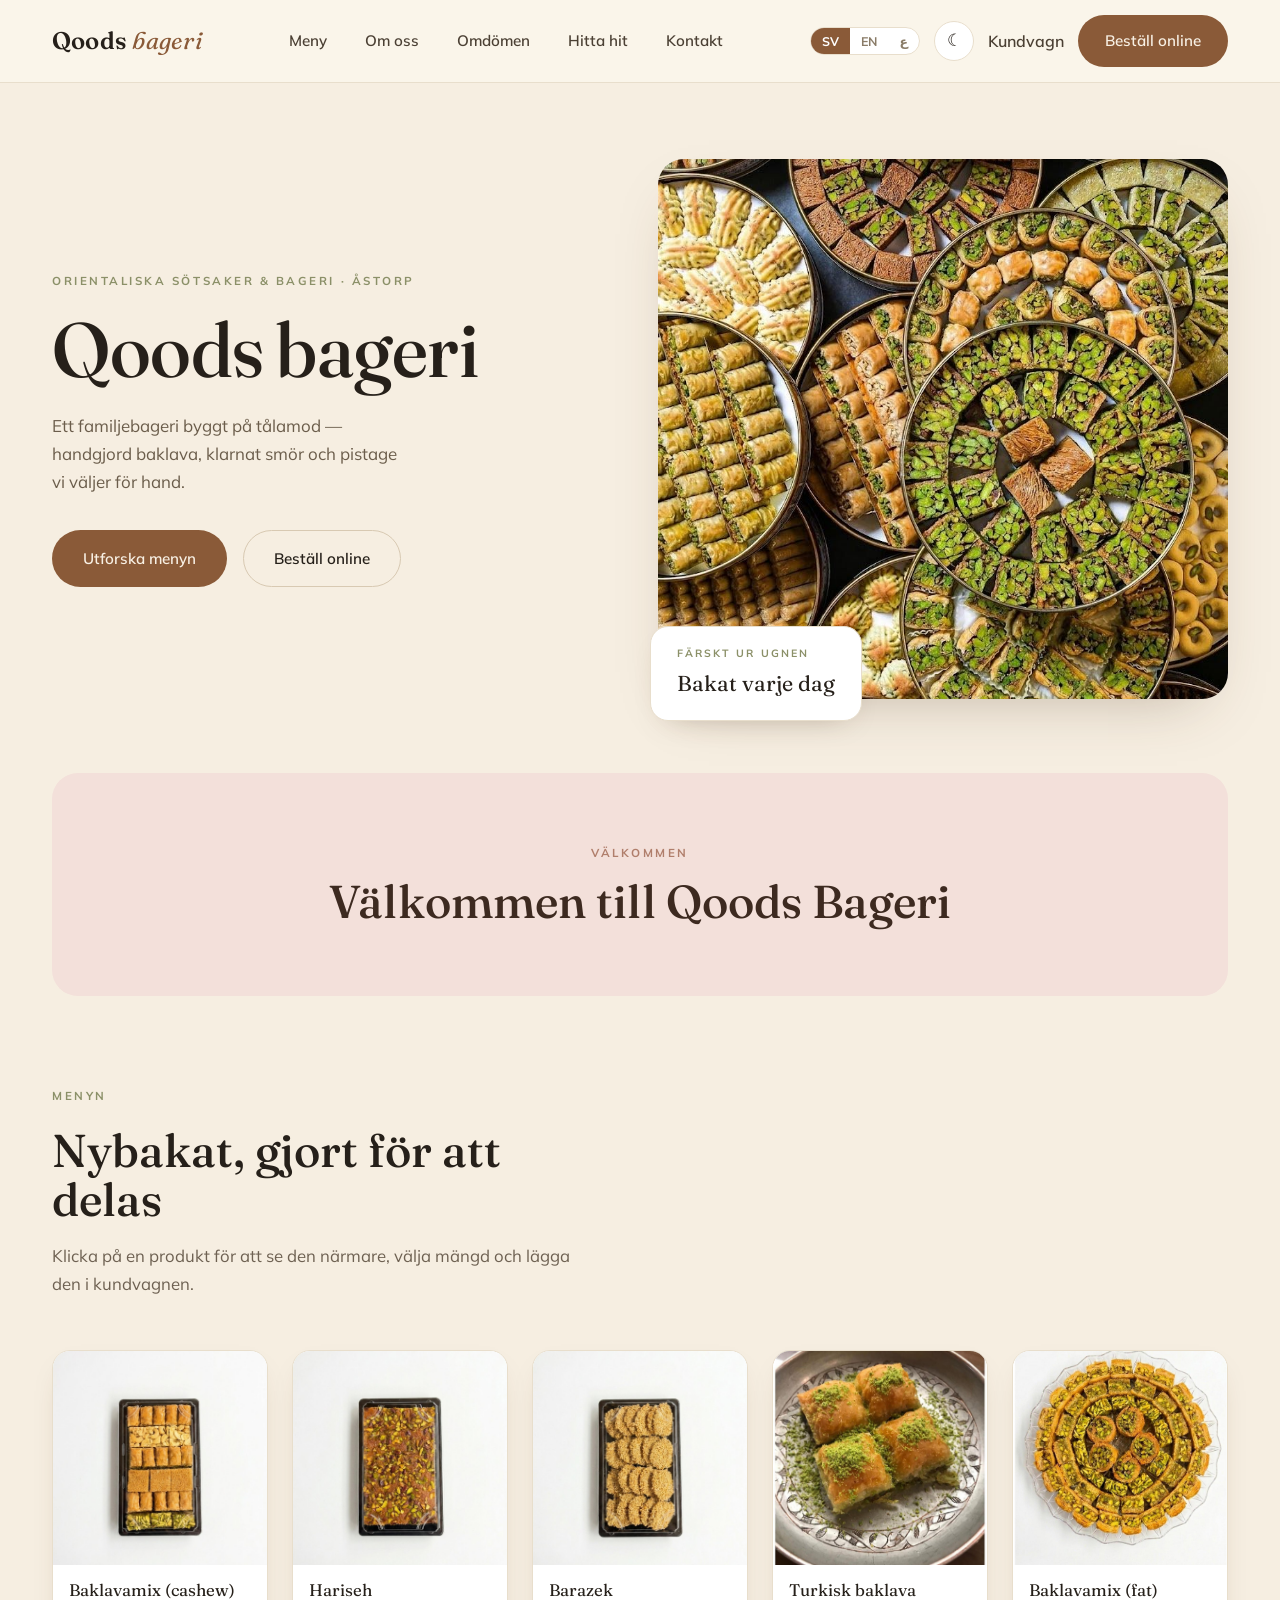
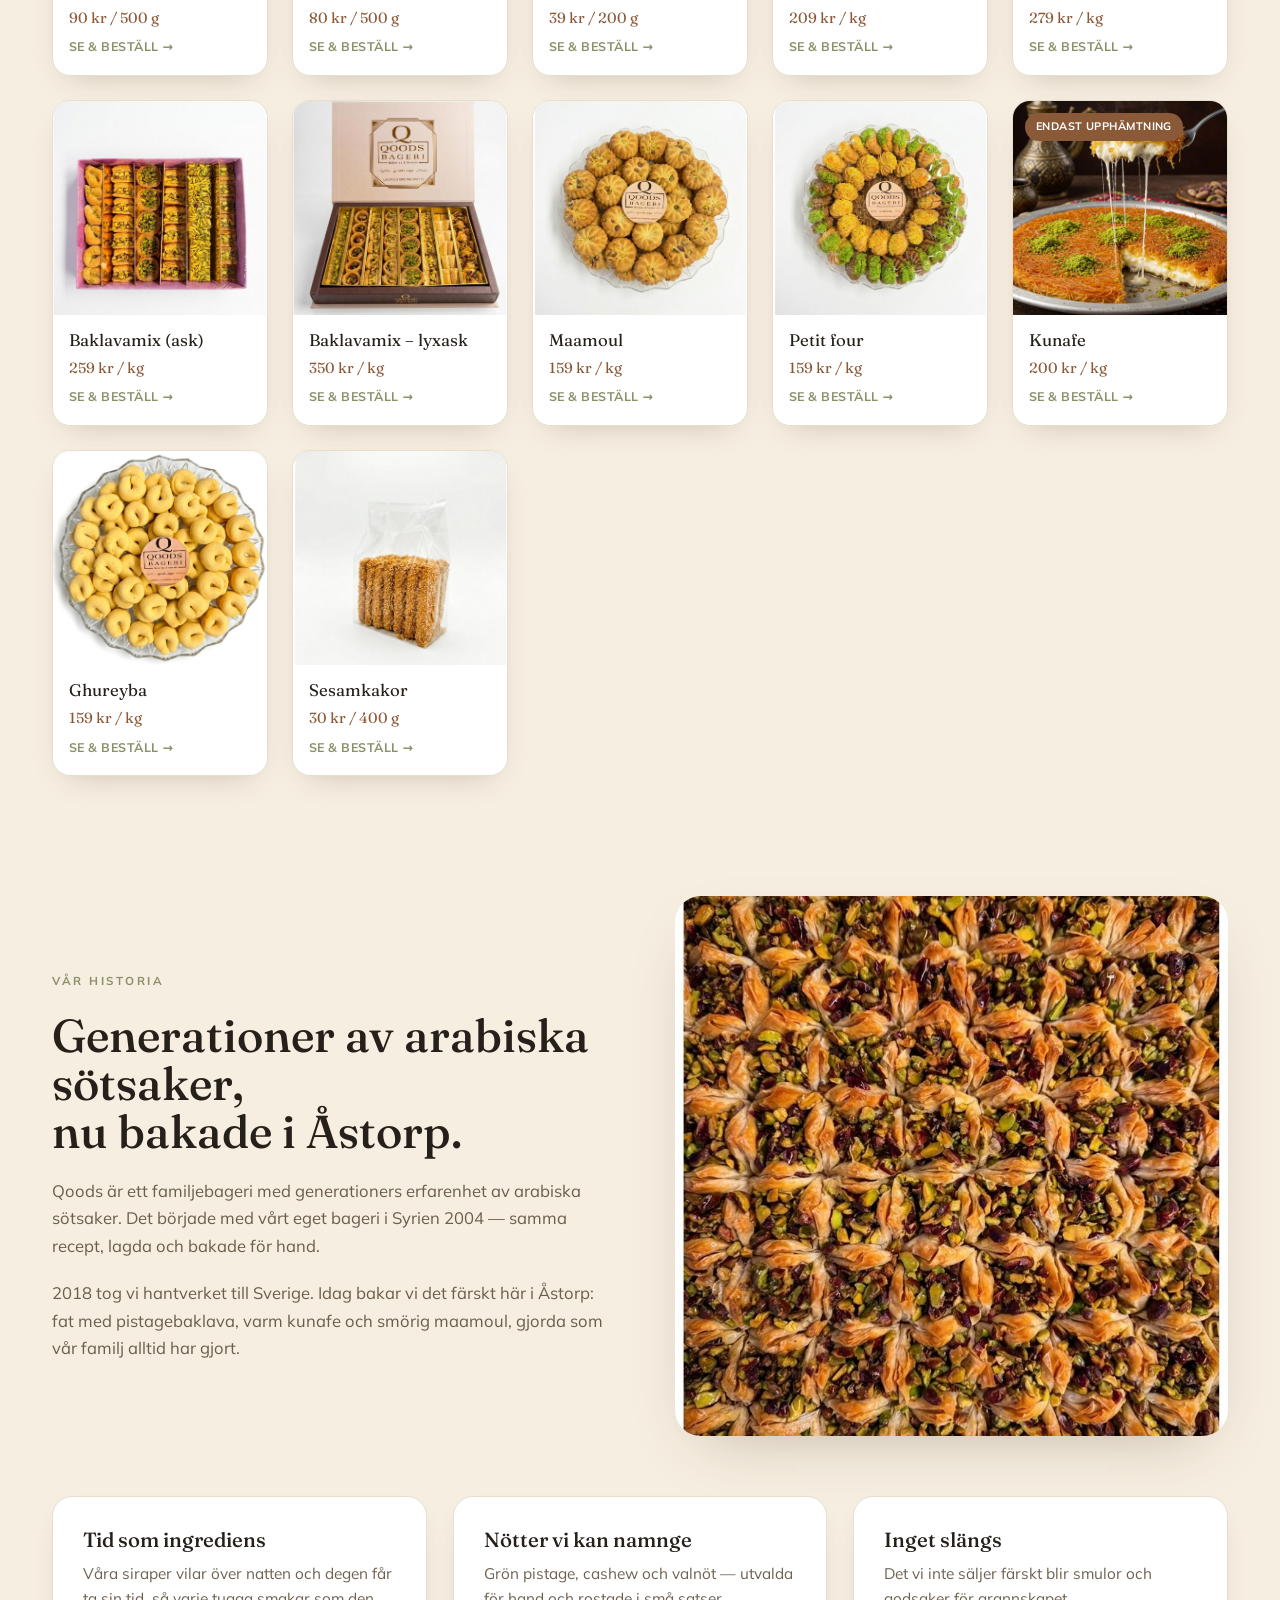
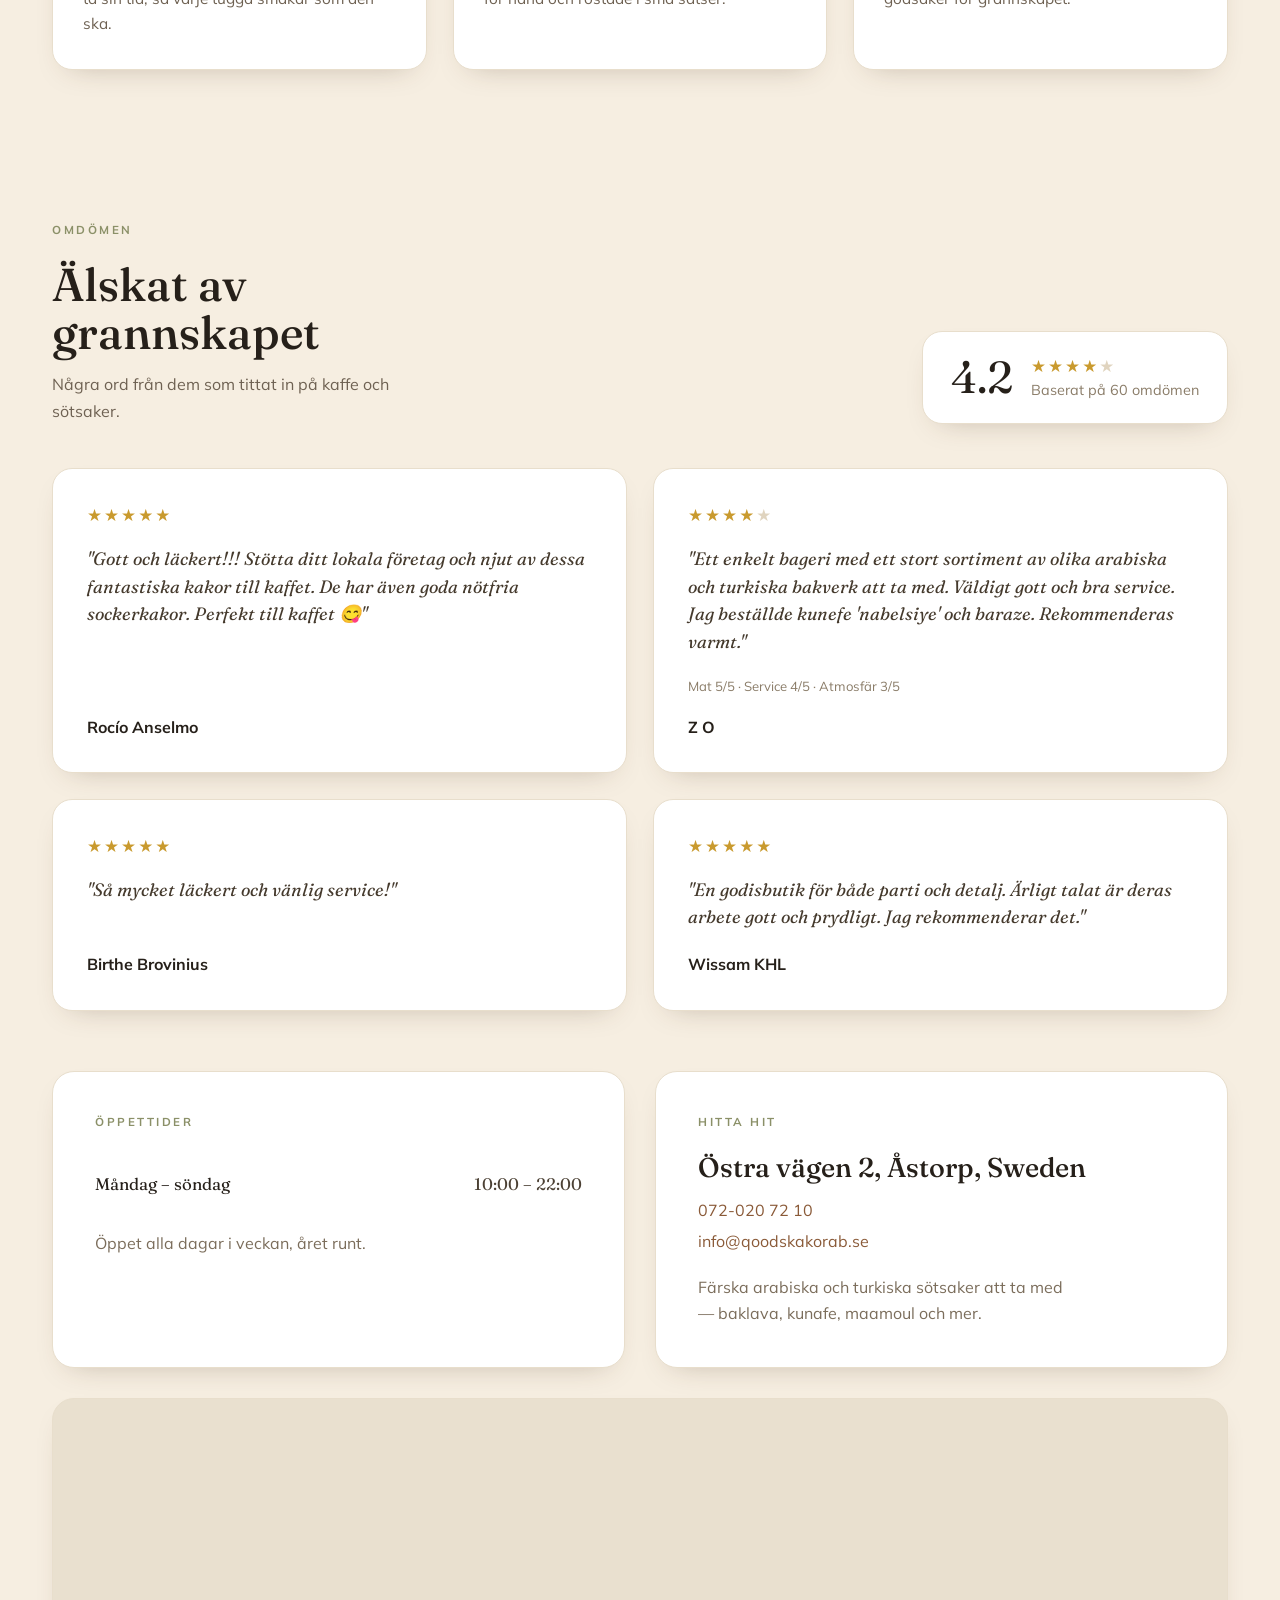
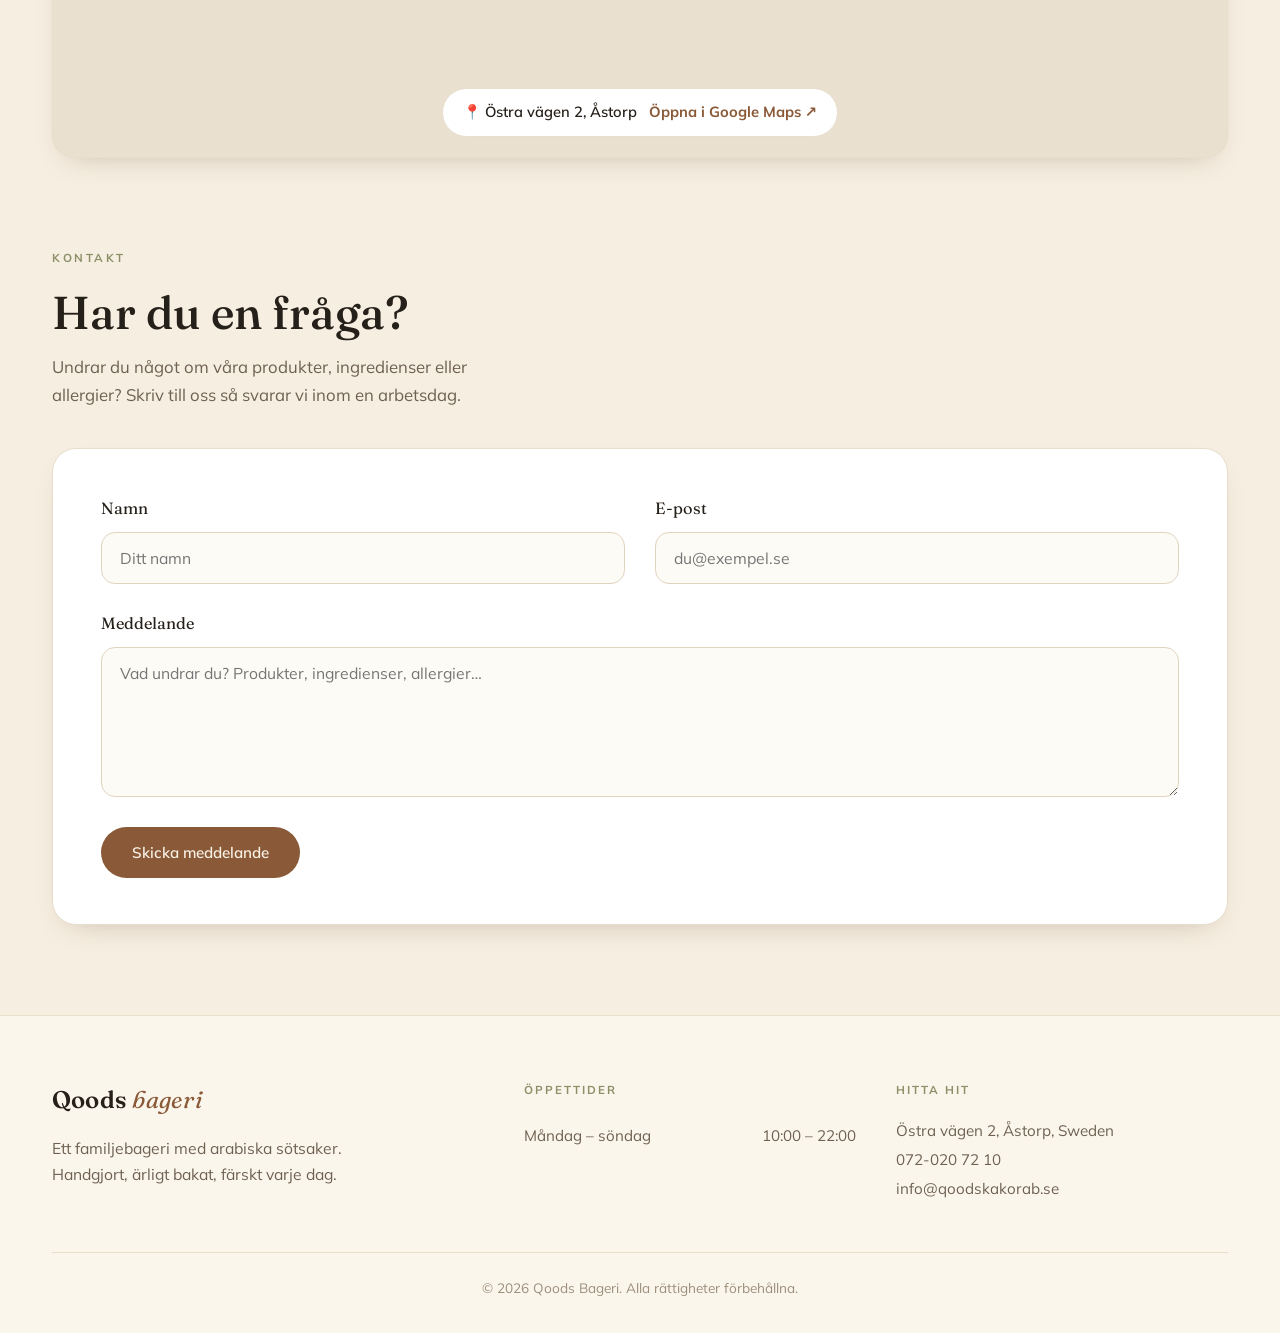
==== index.html @ 879d9411 "Cart CTA -> 'Pay now' (Swish/Klarna next); contact form is questions-only (emails shop) Co-Authored-" ====
<!doctype html>
<html lang="sv">
<head>
<meta charset="utf-8">
<meta name="viewport" content="width=device-width, initial-scale=1">
<title>Qoods Bakery</title>
<script>try{var th=localStorage.getItem('qoods_theme')||'light';document.documentElement.setAttribute('data-theme',th);var lg=localStorage.getItem('qoods_lang')||'sv';document.documentElement.lang=lg;document.documentElement.dir=lg==='ar'?'rtl':'ltr';}catch(e){}</script>
<link rel="preconnect" href="https://fonts.googleapis.com">
<link rel="preconnect" href="https://fonts.gstatic.com" crossorigin>
<link href="https://fonts.googleapis.com/css2?family=Fraunces:ital,opsz,wght@0,9..144,400;0,9..144,500;0,9..144,600;1,9..144,400;1,9..144,500&family=Mulish:wght@400;500;600;700&family=Amiri:wght@400;700&family=Tajawal:wght@400;500;700&display=swap" rel="stylesheet">
<link rel="stylesheet" href="styles.css">
</head>
<body>

<!-- HEADER -->
<header>
  <div class="wrap nav">
    <a href="index.html" class="logo"><b>Qoods</b> <span>bageri</span></a>
    <nav class="nav-links">
      <a href="#menu" data-i18n="nav.menu">Meny</a>
      <a href="#about" data-i18n="nav.about">Om oss</a>
      <a href="#reviews" data-i18n="nav.reviews">Omdömen</a>
      <a href="#visit" data-i18n="nav.visit">Hitta hit</a>
      <a href="#contact" data-i18n="nav.contact">Kontakt</a>
    </nav>
    <div class="nav-right">
      <div class="lang-switch">
        <button data-lang="sv" onclick="setLang('sv')">SV</button>
        <button data-lang="en" onclick="setLang('en')">EN</button>
        <button data-lang="ar" onclick="setLang('ar')">ع</button>
      </div>
      <button class="theme-toggle" data-theme-toggle onclick="toggleTheme()" aria-label="Theme">☾</button>
      <a href="cart.html" class="cart-link"><span data-i18n="nav.cart">Kundvagn</span> <span class="cart-badge" data-cart-count>0</span></a>
      <a href="#menu" class="btn btn-primary nav-cta" style="padding:12px 26px" data-i18n="nav.order">Beställ online</a>
    </div>
  </div>
</header>

<!-- HERO -->
<section class="hero">
  <div class="wrap hero-grid">
    <div>
      <div class="eyebrow" data-i18n="hero.eyebrow">Orientaliska sötsaker &amp; bageri · Åstorp</div>
      <h1 class="brand-name display" data-i18n="hero.brand">Qoods bageri</h1>
      <p class="lead" data-i18n="hero.tagline">Ett familjebageri byggt på tålamod — handrullad filodeg, klarnat smör och pistage vi väljer för hand.</p>
      <div class="hero-actions">
        <a href="#menu" class="btn btn-primary" data-i18n="hero.explore">Utforska menyn</a>
        <a href="#menu" class="btn btn-ghost" data-i18n="hero.order">Beställ online</a>
      </div>
    </div>
    <div class="hero-media">
      <img src="img/hero-mosaic.jpg" alt="Assorted oriental sweets on trays">
      <div class="float-card">
        <div class="k" data-i18n="hero.oven_k">Färskt ur ugnen</div>
        <div class="v" data-i18n="hero.oven_v">Bakat varje dag</div>
      </div>
    </div>
  </div>
</section>

<!-- WELCOME BAND -->
<section class="special">
  <div class="wrap">
    <div class="special-band">
      <div class="eyebrow" data-i18n="welcome.eyebrow">Välkommen</div>
      <h2 data-i18n="welcome.title">Välkommen till Qoods Bakery</h2>
    </div>
  </div>
</section>

<!-- MENU / SHOP GRID -->
<section class="menu" id="menu">
  <div class="wrap">
    <div class="menu-head">
      <div class="eyebrow" data-i18n="menu.eyebrow">Menyn</div>
      <h2 class="section" data-i18n="menu.title">Nybakat, gjort för att delas</h2>
      <p data-i18n="menu.sub">Klicka på en produkt för att se den närmare, välj hur många kilo du vill ha och lägg den i kundvagnen.</p>
    </div>
    <div class="product-grid" id="productGrid"></div>
  </div>
</section>

<!-- ABOUT -->
<section class="about" id="about">
  <div class="wrap">
    <div class="about-grid">
      <div>
        <div class="eyebrow" data-i18n="about.eyebrow">Vår historia</div>
        <h2 class="section" data-i18n="about.title">Generationer av arabiska sötsaker,<br>nu bakade i Åstorp.</h2>
        <p data-i18n="about.p1">Qoods är ett familjebageri med generationers erfarenhet av arabiska sötsaker. Det började med vårt eget bageri i Syrien 2004 — samma recept, lagda och bakade för hand.</p>
        <p data-i18n="about.p2">2018 tog vi hantverket till Sverige. Idag bakar vi det färskt här i Åstorp: fat med pistagebaklava, varm kunafa och smörig ma'amoul, gjorda som vår familj alltid har gjort.</p>
      </div>
      <div class="about-media">
        <img src="img/about-baklava.jpg" alt="Close-up of freshly cut pistachio baklava">
      </div>
    </div>

    <div class="features">
      <div class="feature"><h3 data-i18n="feat1.h">Tid som ingrediens</h3><p data-i18n="feat1.p">Våra siraper vilar över natten och degen får ta sin tid, så varje tugga smakar som den ska.</p></div>
      <div class="feature"><h3 data-i18n="feat2.h">Nötter vi kan namnge</h3><p data-i18n="feat2.p">Grön pistage, cashew och valnöt — utvalda för hand och rostade i små satser.</p></div>
      <div class="feature"><h3 data-i18n="feat3.h">Inget slängs</h3><p data-i18n="feat3.p">Det vi inte säljer färskt blir smulor och godsaker för grannskapet.</p></div>
    </div>
  </div>
</section>

<!-- REVIEWS -->
<section class="reviews" id="reviews">
  <div class="wrap">
    <div class="reviews-head">
      <div class="htext">
        <div class="eyebrow" data-i18n="reviews.eyebrow">Omdömen</div>
        <h2 class="section" data-i18n="reviews.title">Älskat av grannskapet</h2>
        <p data-i18n="reviews.sub">Några ord från dem som tittat in på kaffe och sötsaker.</p>
      </div>
      <div class="rating-badge">
        <div class="num">4.2</div>
        <div>
          <div class="stars">★★★★<span class="off">★</span></div>
          <div class="meta" data-i18n="reviews.based">Baserat på 60 omdömen</div>
        </div>
      </div>
    </div>
    <div class="review-grid">
      <div class="review-card">
        <div class="stars">★★★★★</div>
        <p class="quote" data-i18n="rev1"></p>
        <div class="who">Rocío Anselmo</div>
      </div>
      <div class="review-card">
        <div class="stars">★★★★<span class="off">★</span></div>
        <p class="quote" data-i18n="rev2"></p>
        <div class="subratings" data-i18n="rev2.sub">Mat 5/5 · Service 4/5 · Atmosfär 3/5</div>
        <div class="who">Z O</div>
      </div>
      <div class="review-card">
        <div class="stars">★★★★★</div>
        <p class="quote" data-i18n="rev3"></p>
        <div class="who">Birthe Brovinius</div>
      </div>
      <div class="review-card">
        <div class="stars">★★★★★</div>
        <p class="quote" data-i18n="rev4"></p>
        <div class="who">Wissam KHL</div>
      </div>
    </div>
  </div>
</section>

<!-- VISIT -->
<section class="visit" id="visit">
  <div class="wrap">
    <div class="visit-grid">
      <div class="panel">
        <div class="eyebrow" data-i18n="visit.hours_eyebrow">Öppettider</div>
        <div class="hours-row"><span class="day" data-i18n="visit.hours_days">Måndag – söndag</span><span class="time">10:00 – 22:00</span></div>
        <p class="note" style="margin-top:14px" data-i18n="visit.hours_note">Öppet alla dagar i veckan, året runt.</p>
      </div>
      <div class="panel">
        <div class="eyebrow" data-i18n="visit.find_eyebrow">Hitta hit</div>
        <h3>Östra vägen 2, Åstorp, Sweden</h3>
        <div class="contact-line"><a href="tel:+46720207210">072-020 72 10</a></div>
        <div class="contact-line"><a href="mailto:info@qoodskakorab.se">info@qoodskakorab.se</a></div>
        <p class="note" data-i18n="visit.find_note">Färska arabiska och turkiska sötsaker att ta med — baklava, kunafa, ma'amoul och mer.</p>
      </div>
    </div>
    <div class="map">
      <iframe class="map-embed" src="https://maps.google.com/maps?q=%C3%96stra%20v%C3%A4gen%202%2C%20%C3%85storp&z=14&output=embed" loading="lazy" referrerpolicy="no-referrer-when-downgrade" title="Karta"></iframe>
      <div class="map-overlay">
        <a class="map-badge" href="https://www.google.com/maps/search/?api=1&query=%C3%96stra+v%C3%A4gen+2%2C+%C3%85storp" target="_blank" rel="noopener">📍 Östra vägen 2, Åstorp <span class="cta" data-i18n="visit.directions">Öppna i Google Maps ↗</span></a>
      </div>
    </div>
  </div>
</section>

<!-- CONTACT -->
<section class="contact" id="contact">
  <div class="wrap">
    <div class="contact-head">
      <div class="eyebrow" data-i18n="contact.eyebrow">Kontakt &amp; beställningar</div>
      <h2 class="section" data-i18n="contact.title">Kom förbi, eller berätta vad du behöver</h2>
      <p data-i18n="contact.sub">För tårtor, catering och större beställningar — skicka detaljerna så återkommer vi inom en arbetsdag.</p>
    </div>
    <div class="form-card">
      <form id="contactForm">
        <div class="form-grid">
          <div class="field"><label data-i18n="form.name">Namn</label><input id="cName" type="text" data-i18n-ph="form.name_ph" placeholder="Ditt namn"></div>
          <div class="field"><label data-i18n="form.email">E-post</label><input id="cEmail" type="email" data-i18n-ph="form.email_ph" placeholder="du@exempel.se"></div>
          <div class="field full"><label data-i18n="form.details">Meddelande</label><textarea id="cMsg" data-i18n-ph="form.details_ph" placeholder="Vad undrar du?"></textarea></div>
        </div>
        <div class="form-actions"><button class="btn btn-primary" type="submit" data-i18n="form.send">Skicka meddelande</button></div>
      </form>
    </div>
  </div>
</section>

<!-- FOOTER -->
<footer>
  <div class="wrap">
    <div class="foot-grid">
      <div class="foot-brand">
        <div class="logo"><b>Qoods</b> <span>bageri</span></div>
        <p data-i18n="foot.tagline">Ett familjebageri med arabiska sötsaker. Handgjort, ärligt bakat, färskt varje dag.</p>
      </div>
      <div class="foot-col">
        <h4 data-i18n="foot.hours_h">Öppettider</h4>
        <div class="foot-row"><span data-i18n="visit.hours_days">Måndag – söndag</span><span>10:00 – 22:00</span></div>
      </div>
      <div class="foot-col">
        <h4 data-i18n="foot.visit_h">Hitta hit</h4>
        <div class="foot-text" style="font-size:.95rem;line-height:1.9">Östra vägen 2, Åstorp, Sweden<br>072-020 72 10<br>info@qoodskakorab.se</div>
      </div>
    </div>
    <div class="foot-bottom" data-i18n="foot.rights">© 2026 Qoods Bakery. Alla rättigheter förbehållna.</div>
  </div>
</footer>

<script src="i18n.js"></script>
<script src="data.js"></script>
<script>
  const grid = document.getElementById("productGrid");
  const priceLabel = p => p.type === "kg" ? `${p.price} ${t('product.per_kg')}` : `${p.price} kr / ${p.weight}`;
  function renderGrid(){
    grid.innerHTML = PRODUCTS.map(p => `
      <a class="pcard" href="product.html?id=${p.id}">
        <div class="thumb"><img src="${p.img}" alt="${pName(p.id)}">${p.pickupOnly ? `<span class="pbadge">${t('badge.pickup')}</span>` : ""}</div>
        <div class="pbody">
          <div class="pname">${pName(p.id)}</div>
          <div class="pprice">${priceLabel(p)}</div>
          <div class="pview">${t('product.view')}</div>
        </div>
      </a>`).join("");
  }
  window.onLangApplied = renderGrid;
  renderGrid();

  // Contact form = questions only -> opens the customer's email app to info@qoodskakorab.se
  const cf = document.getElementById("contactForm");
  if (cf) cf.addEventListener("submit", e => {
    e.preventDefault();
    const name = (document.getElementById("cName").value || "").trim();
    const email = (document.getElementById("cEmail").value || "").trim();
    const msg = (document.getElementById("cMsg").value || "").trim();
    const subject = encodeURIComponent("Fråga – Qoods Bageri" + (name ? " (" + name + ")" : ""));
    const body = encodeURIComponent(msg + "\n\n—\n" + name + (email ? " · " + email : ""));
    window.location.href = "mailto:info@qoodskakorab.se?subject=" + subject + "&body=" + body;
  });
</script>
</body>
</html>
---- styles.css ----
:root{
  --cream:#F6EEE1;
  --cream-top:#FBF6EC;
  --blush:#F3E0DA;
  --ink:#26201A;
  --brown:#8A5A38;
  --brown-deep:#6E4527;
  --body:#6E6152;
  --sage:#8B9068;
  --line:#E8DECC;
  --card:#FFFFFF;
  --shadow:0 24px 60px -30px rgba(78,52,30,.35);
  --shadow-sm:0 12px 30px -18px rgba(78,52,30,.35);
  --serif:"Fraunces",Georgia,serif;
  --sans:"Mulish",system-ui,-apple-system,sans-serif;
}
*{box-sizing:border-box;margin:0;padding:0}
html{scroll-behavior:smooth}
body{font-family:var(--sans);color:var(--body);background:var(--cream);line-height:1.65;-webkit-font-smoothing:antialiased}
img{display:block;max-width:100%}
a{color:inherit;text-decoration:none}
.wrap{max-width:1240px;margin:0 auto;padding:0 32px}
.eyebrow{text-transform:uppercase;letter-spacing:.22em;font-size:.72rem;font-weight:700;color:var(--sage);margin-bottom:22px}
h1,h2,h3{font-family:var(--serif);color:var(--ink);font-weight:500;line-height:1.05}
.display{font-size:clamp(2.6rem,5.4vw,4.6rem);letter-spacing:-.01em}
h2.section{font-size:clamp(2rem,3.6vw,2.9rem)}
p.lead{font-size:1.06rem;max-width:36ch}
.btn{display:inline-flex;align-items:center;justify-content:center;font-family:var(--sans);font-weight:600;font-size:.95rem;padding:15px 30px;border-radius:999px;cursor:pointer;border:1px solid transparent;transition:.2s ease}
.btn-primary{background:var(--brown);color:#F8F0E4}
.btn-primary:hover{background:var(--brown-deep)}
.btn-ghost{background:transparent;color:var(--ink);border-color:#D8C9B2}
.btn-ghost:hover{background:#efe5d5}
.btn:disabled{opacity:.5;cursor:not-allowed}

/* Header */
header{position:sticky;top:0;z-index:40;background:rgba(251,246,236,.86);backdrop-filter:saturate(1.1) blur(10px);border-bottom:1px solid var(--line)}
.nav{display:flex;align-items:center;justify-content:space-between;height:82px}
.logo{font-family:var(--serif);font-size:1.5rem;color:var(--ink);letter-spacing:.01em}
.logo b{font-weight:600}.logo span{font-style:italic;font-weight:400;color:var(--brown)}
.nav-links{display:flex;gap:38px}
.nav-links a{font-weight:600;font-size:.95rem;color:#4b4034;transition:.2s}
.nav-links a:hover{color:var(--brown)}
.nav-right{display:flex;align-items:center;gap:22px}
.cart-link{position:relative;display:inline-flex;align-items:center;gap:9px;font-weight:600;color:#4b4034}
.cart-link:hover{color:var(--brown)}
.cart-badge{min-width:20px;height:20px;padding:0 6px;border-radius:999px;background:var(--brown);color:#fff;font-size:.72rem;font-weight:700;display:inline-flex;align-items:center;justify-content:center}

/* Hero */
.hero{padding:76px 0 44px}
.hero-grid{display:grid;grid-template-columns:1fr 1.05fr;gap:64px;align-items:center}
.hero .brand-name{font-size:clamp(3rem,6vw,5rem);line-height:.98;margin-bottom:4px}
.hero p.lead{margin:24px 0 34px;color:#6b5d4b}
.hero-actions{display:flex;gap:16px;flex-wrap:wrap}
.hero-media{position:relative}
.hero-media img{width:100%;height:540px;object-fit:cover;border-radius:26px;box-shadow:var(--shadow)}
.float-card{position:absolute;left:-8px;bottom:-22px;background:var(--card);border-radius:18px;padding:18px 26px;box-shadow:var(--shadow-sm);border:1px solid var(--line)}
.float-card .k{font-size:.66rem;letter-spacing:.2em;text-transform:uppercase;color:var(--sage);font-weight:700}
.float-card .v{font-family:var(--serif);font-size:1.35rem;color:var(--ink);margin-top:4px}

/* Welcome band */
.special{padding:30px 0 8px}
.special-band{background:var(--blush);border-radius:26px;text-align:center;padding:70px 40px}
.special-band .eyebrow{color:#b07e6b;margin-bottom:16px}
.special-band h2{font-size:clamp(2rem,3.6vw,3rem);color:#3d2a20}
.special-band p{max-width:46ch;margin:16px auto 0;color:#8a6455}

/* Menu / shop grid */
.menu{padding:82px 0 40px}
.menu-head{max-width:52ch;margin-bottom:52px}
.menu-head p{margin-top:18px;font-size:1.05rem}
.product-grid{display:grid;grid-template-columns:repeat(5,1fr);gap:24px}
.pcard{background:var(--card);border:1px solid var(--line);border-radius:18px;overflow:hidden;box-shadow:var(--shadow-sm);cursor:pointer;transition:.22s ease;display:flex;flex-direction:column}
.pcard:hover{transform:translateY(-5px);box-shadow:var(--shadow)}
.pcard .thumb{aspect-ratio:1/1;overflow:hidden;background:#f3ece0}
.pcard .thumb img{width:100%;height:100%;object-fit:cover;transition:.4s ease}
.pcard:hover .thumb img{transform:scale(1.05)}
.pcard .pbody{padding:16px 16px 18px;display:flex;flex-direction:column;gap:6px;flex:1}
.pcard .pname{font-family:var(--serif);font-size:1.05rem;color:var(--ink);line-height:1.15}
.pcard .pprice{font-family:var(--serif);font-size:.92rem;color:var(--brown);margin-top:auto}
.pcard .pview{font-size:.78rem;font-weight:700;letter-spacing:.04em;color:var(--sage);text-transform:uppercase}

/* About */
.about{padding:80px 0}
.about-grid{display:grid;grid-template-columns:1fr 1fr;gap:70px;align-items:center}
.about-grid p{margin-top:20px;color:#6b5d4b;font-size:1.04rem}
.about-media img{width:100%;height:540px;object-fit:cover;border-radius:26px;box-shadow:var(--shadow)}
.img-placeholder{width:100%;height:540px;border-radius:26px;border:2px dashed #d8c7ac;background:#f1e8d8;display:flex;align-items:center;justify-content:center;text-align:center;color:#a9906c;font-weight:600;padding:30px}
.features{display:grid;grid-template-columns:repeat(3,1fr);gap:26px;margin-top:60px}
.feature{background:var(--card);border:1px solid var(--line);border-radius:20px;padding:32px 30px;box-shadow:var(--shadow-sm)}
.feature h3{font-size:1.28rem;margin-bottom:10px}
.feature p{font-size:.96rem}

/* Reviews */
.reviews{padding:70px 0 40px}
.reviews-head{display:flex;justify-content:space-between;align-items:flex-end;gap:30px;flex-wrap:wrap;margin-bottom:44px}
.reviews-head .htext{max-width:40ch}
.reviews-head .htext p{margin-top:14px}
.rating-badge{display:flex;align-items:center;gap:18px;background:var(--card);border:1px solid var(--line);border-radius:20px;padding:20px 28px;box-shadow:var(--shadow-sm)}
.rating-badge .num{font-family:var(--serif);font-size:2.8rem;color:var(--ink);line-height:1}
.rating-badge .meta{font-size:.9rem;color:#8a7c68}
.stars{color:#C99A2E;letter-spacing:2px;font-size:1.05rem}
.stars .off{color:#e0d4bf}
.review-grid{display:grid;grid-template-columns:repeat(2,1fr);gap:26px}
.review-card{background:var(--card);border:1px solid var(--line);border-radius:20px;padding:32px 34px;box-shadow:var(--shadow-sm);display:flex;flex-direction:column}
.review-card .quote{font-family:var(--serif);font-style:italic;font-size:1.12rem;color:#453a2d;line-height:1.55;margin:16px 0 20px}
.review-card .subratings{font-size:.82rem;color:#8a7c68;margin-bottom:16px}
.review-card .who{margin-top:auto;font-weight:700;color:var(--ink)}

/* Visit */
.visit{padding:20px 0 70px}
.visit-grid{display:grid;grid-template-columns:1fr 1fr;gap:30px}
.panel{background:var(--card);border:1px solid var(--line);border-radius:22px;padding:40px 42px;box-shadow:var(--shadow-sm)}
.hours-row{display:flex;justify-content:space-between;align-items:center;padding:18px 0;font-size:1.05rem}
.hours-row + .hours-row{border-top:1px solid var(--line)}
.hours-row .day{font-family:var(--serif);color:var(--ink)}
.hours-row .time{font-family:var(--serif);color:#4b4034}
.panel h3{font-size:1.7rem;margin-bottom:16px}
.panel .contact-line{margin:4px 0;color:var(--brown)}
.panel .note{margin-top:20px;color:#7b6d5b;max-width:38ch}
.map{margin-top:30px;height:340px;border-radius:22px;overflow:hidden;border:1px solid var(--line);background:radial-gradient(circle at 30% 40%,#dfe7d3 0 8px,transparent 9px),radial-gradient(circle at 70% 65%,#e7d9c4 0 10px,transparent 11px),linear-gradient(135deg,#eef1e6,#e9e0cf);position:relative;box-shadow:var(--shadow-sm)}
.map .roads{position:absolute;inset:0;background-image:linear-gradient(90deg,rgba(180,160,130,.35) 2px,transparent 2px),linear-gradient(0deg,rgba(180,160,130,.28) 2px,transparent 2px);background-size:120px 120px,120px 120px}
.map .pin{position:absolute;left:50%;top:50%;transform:translate(-50%,-100%);text-align:center}
.map .pin .dot{width:22px;height:22px;background:var(--brown);border-radius:50% 50% 50% 0;transform:rotate(-45deg);margin:0 auto;box-shadow:0 8px 18px -6px rgba(78,52,30,.6)}
.map .pin .lbl{margin-top:14px;background:#fff;border:1px solid var(--line);border-radius:999px;padding:7px 16px;font-weight:600;font-size:.85rem;color:var(--ink)}

/* Contact */
.contact{padding:20px 0 90px}
.contact-head{max-width:46ch;margin-bottom:40px}
.contact-head p{margin-top:16px;font-size:1.05rem}
.form-card{background:var(--card);border:1px solid var(--line);border-radius:24px;padding:46px 48px;box-shadow:var(--shadow-sm)}
.form-grid{display:grid;grid-template-columns:1fr 1fr;gap:26px 30px}
.field{display:flex;flex-direction:column}
.field.full{grid-column:1 / -1}
label{font-family:var(--serif);color:var(--ink);font-size:1.02rem;margin-bottom:10px}
input,select,textarea{font-family:var(--sans);font-size:.98rem;color:#4b4034;padding:15px 18px;border:1px solid #E0D4BF;border-radius:14px;background:#FDFBF6;transition:.2s;width:100%}
input:focus,select:focus,textarea:focus{outline:none;border-color:var(--brown);box-shadow:0 0 0 3px rgba(138,90,56,.12)}
textarea{min-height:150px;resize:vertical}
.form-actions{margin-top:30px}

/* Footer */
footer{background:var(--cream-top);border-top:1px solid var(--line);padding:64px 0 34px}
.foot-grid{display:grid;grid-template-columns:1.3fr 1fr 1fr;gap:40px}
.foot-brand p{margin-top:16px;max-width:34ch;font-size:.98rem}
.foot-col h4{text-transform:uppercase;letter-spacing:.18em;font-size:.72rem;color:var(--sage);font-weight:700;margin-bottom:18px}
.foot-row{display:flex;justify-content:space-between;font-size:.95rem;padding:6px 0}
.foot-bottom{margin-top:48px;padding-top:24px;border-top:1px solid var(--line);text-align:center;font-size:.85rem;color:#9c8f7c}

/* ===== Product detail page ===== */
.pd{padding:56px 0 90px}
.crumbs{font-size:.9rem;color:#8a7c68;margin-bottom:34px}
.crumbs a:hover{color:var(--brown)}
.pd-grid{display:grid;grid-template-columns:1.05fr 1fr;gap:60px;align-items:start}
.pd-media img{width:100%;border-radius:24px;box-shadow:var(--shadow);object-fit:cover}
.pd-info .eyebrow{margin-bottom:14px}
.pd-info h1{font-size:clamp(2.1rem,4vw,3.1rem);margin-bottom:16px}
.pd-info .desc{font-size:1.08rem;color:#6b5d4b;max-width:44ch}
.pd-price{font-family:var(--serif);font-size:1.7rem;color:var(--brown);margin:26px 0 6px}
.pd-price small{font-family:var(--sans);font-size:.95rem;color:#8a7c68;font-weight:600}
.qty-block{margin-top:30px;background:var(--card);border:1px solid var(--line);border-radius:20px;padding:28px 30px;box-shadow:var(--shadow-sm)}
.qty-label{font-family:var(--serif);color:var(--ink);font-size:1.1rem;margin-bottom:16px}
.stepper{display:inline-flex;align-items:center;gap:0;border:1px solid #E0D4BF;border-radius:999px;overflow:hidden;background:#FDFBF6}
.stepper button{width:52px;height:52px;border:none;background:transparent;font-size:1.5rem;color:var(--brown);cursor:pointer;font-family:var(--sans)}
.stepper button:hover{background:#efe5d5}
.stepper input{width:96px;text-align:center;border:none;background:transparent;font-family:var(--serif);font-size:1.2rem;color:var(--ink);padding:0}
.stepper input:focus{box-shadow:none}
.kg-unit{margin-left:12px;color:#8a7c68;font-weight:600}
.line-total{margin:22px 0 24px;font-size:1.05rem;color:#4b4034}
.line-total b{font-family:var(--serif);color:var(--ink);font-size:1.25rem}
.pd-actions{display:flex;gap:14px;flex-wrap:wrap}
.added-msg{margin-top:18px;color:#4e7a3f;font-weight:600;display:none}
.added-msg.show{display:block}

/* ===== Cart page ===== */
.cartpage{padding:56px 0 90px;min-height:60vh}
.cartpage h1{font-size:clamp(2.1rem,4vw,3rem);margin-bottom:8px}
.cart-empty{background:var(--card);border:1px solid var(--line);border-radius:22px;padding:60px 40px;text-align:center;box-shadow:var(--shadow-sm);margin-top:30px}
.cart-empty p{margin-bottom:24px;font-size:1.05rem}
.cart-layout{display:grid;grid-template-columns:1.6fr .9fr;gap:40px;margin-top:40px;align-items:start}
.cart-item{display:grid;grid-template-columns:96px 1fr auto;gap:22px;align-items:center;background:var(--card);border:1px solid var(--line);border-radius:18px;padding:18px;box-shadow:var(--shadow-sm);margin-bottom:18px}
.cart-item img{width:96px;height:96px;object-fit:cover;border-radius:12px}
.cart-item .ci-name{font-family:var(--serif);font-size:1.2rem;color:var(--ink)}
.cart-item .ci-price{font-size:.9rem;color:#8a7c68;margin-top:2px}
.cart-item .ci-controls{display:flex;align-items:center;gap:14px;margin-top:12px}
.mini-stepper{display:inline-flex;align-items:center;border:1px solid #E0D4BF;border-radius:999px;background:#FDFBF6}
.mini-stepper button{width:34px;height:34px;border:none;background:transparent;color:var(--brown);font-size:1.1rem;cursor:pointer}
.mini-stepper span{min-width:64px;text-align:center;font-family:var(--serif);color:var(--ink)}
.ci-remove{background:none;border:none;color:#b06a52;font-weight:600;cursor:pointer;font-size:.85rem}
.ci-total{font-family:var(--serif);font-size:1.2rem;color:var(--ink);white-space:nowrap}
.summary{background:var(--card);border:1px solid var(--line);border-radius:22px;padding:34px 34px;box-shadow:var(--shadow-sm);position:sticky;top:110px}
.summary h3{font-size:1.5rem;margin-bottom:22px}
.sum-row{display:flex;justify-content:space-between;padding:10px 0;font-size:1rem}
.sum-row.total{border-top:1px solid var(--line);margin-top:12px;padding-top:18px;font-family:var(--serif);font-size:1.3rem;color:var(--ink)}
.summary .btn{width:100%;margin-top:24px}
.summary .fineprint{margin-top:16px;font-size:.82rem;color:#9c8f7c;text-align:center}

@media (max-width:1100px){.product-grid{grid-template-columns:repeat(4,1fr)}}
@media (max-width:900px){
  .hero-grid,.about-grid,.cat,.visit-grid,.form-grid,.foot-grid,.pd-grid,.cart-layout,.review-grid,.pd-extra{grid-template-columns:1fr}
  .nav-links{display:none}
  .features{grid-template-columns:1fr}
  .hero-media img,.about-media img,.img-placeholder{height:400px}
  .product-grid{grid-template-columns:repeat(3,1fr)}
  .summary{position:static}
}
@media (max-width:560px){.product-grid{grid-template-columns:repeat(2,1fr)}.wrap{padding:0 20px}.nav-cta{display:none}}

/* ===== Header controls: language + theme ===== */
.nav-right{gap:14px}
.lang-switch{display:inline-flex;border:1px solid var(--line);border-radius:999px;overflow:hidden;background:var(--card)}
.lang-switch button{border:none;background:transparent;padding:7px 11px;font-family:var(--sans);font-weight:700;font-size:.78rem;color:#8a7c68;cursor:pointer;transition:.2s;line-height:1}
.lang-switch button.active{background:var(--brown);color:#fff}
.lang-switch button:not(.active):hover{background:#efe5d5;color:var(--brown)}
.theme-toggle{width:40px;height:40px;border-radius:999px;border:1px solid var(--line);background:var(--card);color:var(--ink);font-size:1.05rem;cursor:pointer;display:inline-flex;align-items:center;justify-content:center;transition:.2s}
.theme-toggle:hover{border-color:var(--brown);color:var(--brown)}

/* ===== Real map ===== */
.map{position:relative;height:360px;border-radius:22px;overflow:hidden;border:1px solid var(--line);box-shadow:var(--shadow-sm);margin-top:30px;background:#e9e0cf}
.map-embed{position:absolute;inset:0;width:100%;height:100%;border:0}
.map-overlay{position:absolute;inset:0;display:flex;align-items:flex-end;justify-content:center;padding:20px;pointer-events:none}
.map-badge{pointer-events:auto;text-decoration:none;background:var(--card);border:1px solid var(--line);border-radius:999px;padding:11px 20px;font-weight:600;color:var(--ink);box-shadow:var(--shadow);font-size:.92rem;transition:.2s}
.map-badge:hover{border-color:var(--brown)}
.map-badge .cta{color:var(--brown);font-weight:700;margin-inline-start:8px}

/* ===== RTL / Arabic ===== */
html[lang="ar"]{--serif:"Amiri","Fraunces",serif;--sans:"Tajawal","Mulish",sans-serif}
html[dir="rtl"] p.lead,html[dir="rtl"] .menu-head p,html[dir="rtl"] .contact-head p{max-width:none}
html[dir="rtl"] .item-title h4{font-weight:600}

/* ===== Package / rule bits ===== */
.pcard .thumb{position:relative}
.pd-media{position:relative}
.pbadge{position:absolute;top:12px;inset-inline-start:12px;background:var(--brown);color:#fff;font-size:.68rem;font-weight:700;letter-spacing:.04em;text-transform:uppercase;padding:5px 11px;border-radius:999px;box-shadow:var(--shadow-sm)}
.qty-row{display:flex;align-items:center;gap:12px}
.qty-note{margin-top:14px;font-size:.92rem;color:#7b6d5b;background:#f3ece0;border:1px solid var(--line);border-radius:12px;padding:11px 15px}
.qty-note.pickup{color:#8a5a38;background:#f3e6da}
:root[data-theme="dark"] .qty-note{color:#c6b8a4;background:#221a12}
:root[data-theme="dark"] .qty-note.pickup{color:#e0b088;background:#2a1e14}

/* ===== Ingredients + nutrition ===== */
.pd-extra{display:grid;grid-template-columns:1.25fr 1fr;gap:44px;margin-top:52px;padding-top:44px;border-top:1px solid var(--line)}
.pd-h{font-family:var(--serif);font-weight:500;font-size:1.4rem;color:var(--ink);margin-bottom:16px}
.ing-text{font-size:1rem;line-height:1.75;color:var(--body)}
.nutr-table{background:var(--card);border:1px solid var(--line);border-radius:16px;overflow:hidden;box-shadow:var(--shadow-sm)}
.nutr-row{display:flex;justify-content:space-between;gap:16px;padding:12px 20px;font-size:.98rem}
.nutr-row + .nutr-row{border-top:1px solid var(--line)}
.nutr-row > span:first-child{color:#6b5d4b}
.nutr-row > span:last-child{font-family:var(--serif);color:var(--ink);font-variant-numeric:tabular-nums;white-space:nowrap}
.nutr-row.sub > span:first-child{padding-inline-start:20px;color:#9a8b76;font-size:.9rem}
.nutr-row.sub > span:last-child{font-family:var(--sans);color:#6b5d4b;font-size:.92rem}
:root[data-theme="dark"] .nutr-row > span:first-child{color:#c6b8a4}
:root[data-theme="dark"] .nutr-row.sub > span:first-child,
:root[data-theme="dark"] .nutr-row.sub > span:last-child{color:#a99a86}

/* ===== Dark mode ===== */
:root[data-theme="dark"]{
  --cream:#1e1710;--cream-top:#241c14;--blush:#3a2723;
  --ink:#F2E8D8;--brown:#D79E6E;--brown-deep:#E7B486;
  --body:#C6B8A4;--sage:#B2B888;--line:#3b3125;--card:#281f17;
  --shadow:0 24px 60px -30px rgba(0,0,0,.65);--shadow-sm:0 12px 30px -18px rgba(0,0,0,.6);
}
:root[data-theme="dark"] header{background:rgba(30,23,16,.85)}
:root[data-theme="dark"] .nav-links a,
:root[data-theme="dark"] .cart-link,
:root[data-theme="dark"] .hours-row .time{color:#dccfba}
:root[data-theme="dark"] .hero p.lead,
:root[data-theme="dark"] .about-grid p,
:root[data-theme="dark"] .menu-head p,
:root[data-theme="dark"] .foot-text,
:root[data-theme="dark"] .foot-brand p{color:var(--body)}
:root[data-theme="dark"] .panel .note,
:root[data-theme="dark"] .crumbs,
:root[data-theme="dark"] .rating-badge .meta,
:root[data-theme="dark"] .review-card .subratings,
:root[data-theme="dark"] .cart-item .ci-price,
:root[data-theme="dark"] .summary .fineprint,
:root[data-theme="dark"] .foot-bottom,
:root[data-theme="dark"] .lang-switch button{color:#a99a86}
:root[data-theme="dark"] .special-band h2{color:#f6e8da}
:root[data-theme="dark"] .special-band .eyebrow{color:#e0a487}
:root[data-theme="dark"] .special-band p{color:#d8b3a4}
:root[data-theme="dark"] .review-card .quote{color:#e7dccb}
:root[data-theme="dark"] input,
:root[data-theme="dark"] select,
:root[data-theme="dark"] textarea{background:#1b140e;color:#e7dccb;border-color:#463a2c}
:root[data-theme="dark"] .btn-ghost{border-color:#5c4b39;color:var(--ink)}
:root[data-theme="dark"] .btn-ghost:hover{background:#33291e}
:root[data-theme="dark"] .stepper,
:root[data-theme="dark"] .mini-stepper{background:#1b140e;border-color:#463a2c}
:root[data-theme="dark"] .lang-switch button:not(.active):hover,
:root[data-theme="dark"] .theme-toggle:hover{background:#33291e}
:root[data-theme="dark"] .map-embed{filter:invert(.92) hue-rotate(180deg) brightness(.95) contrast(.9)}

/* ===== Mobile fixes (appended last so they win source order) ===== */
.ci-controls{flex-wrap:wrap}
.cart-item > div{min-width:0}
@media (max-width:900px){ .pd-extra{grid-template-columns:1fr;gap:32px} }
@media (max-width:560px){
  .nav{height:70px}
  .logo{font-size:1.2rem}
  .nav-right{gap:9px}
  .lang-switch button{padding:6px 9px;font-size:.72rem}
  .theme-toggle{width:34px;height:34px;font-size:.95rem}
  .cart-link > span[data-i18n]{display:none}
  .cart-link::before{content:"🛒";font-size:1.05rem}
  .cart-item{grid-template-columns:64px 1fr auto;gap:14px;padding:14px}
  .cart-item img{width:64px;height:64px}
}
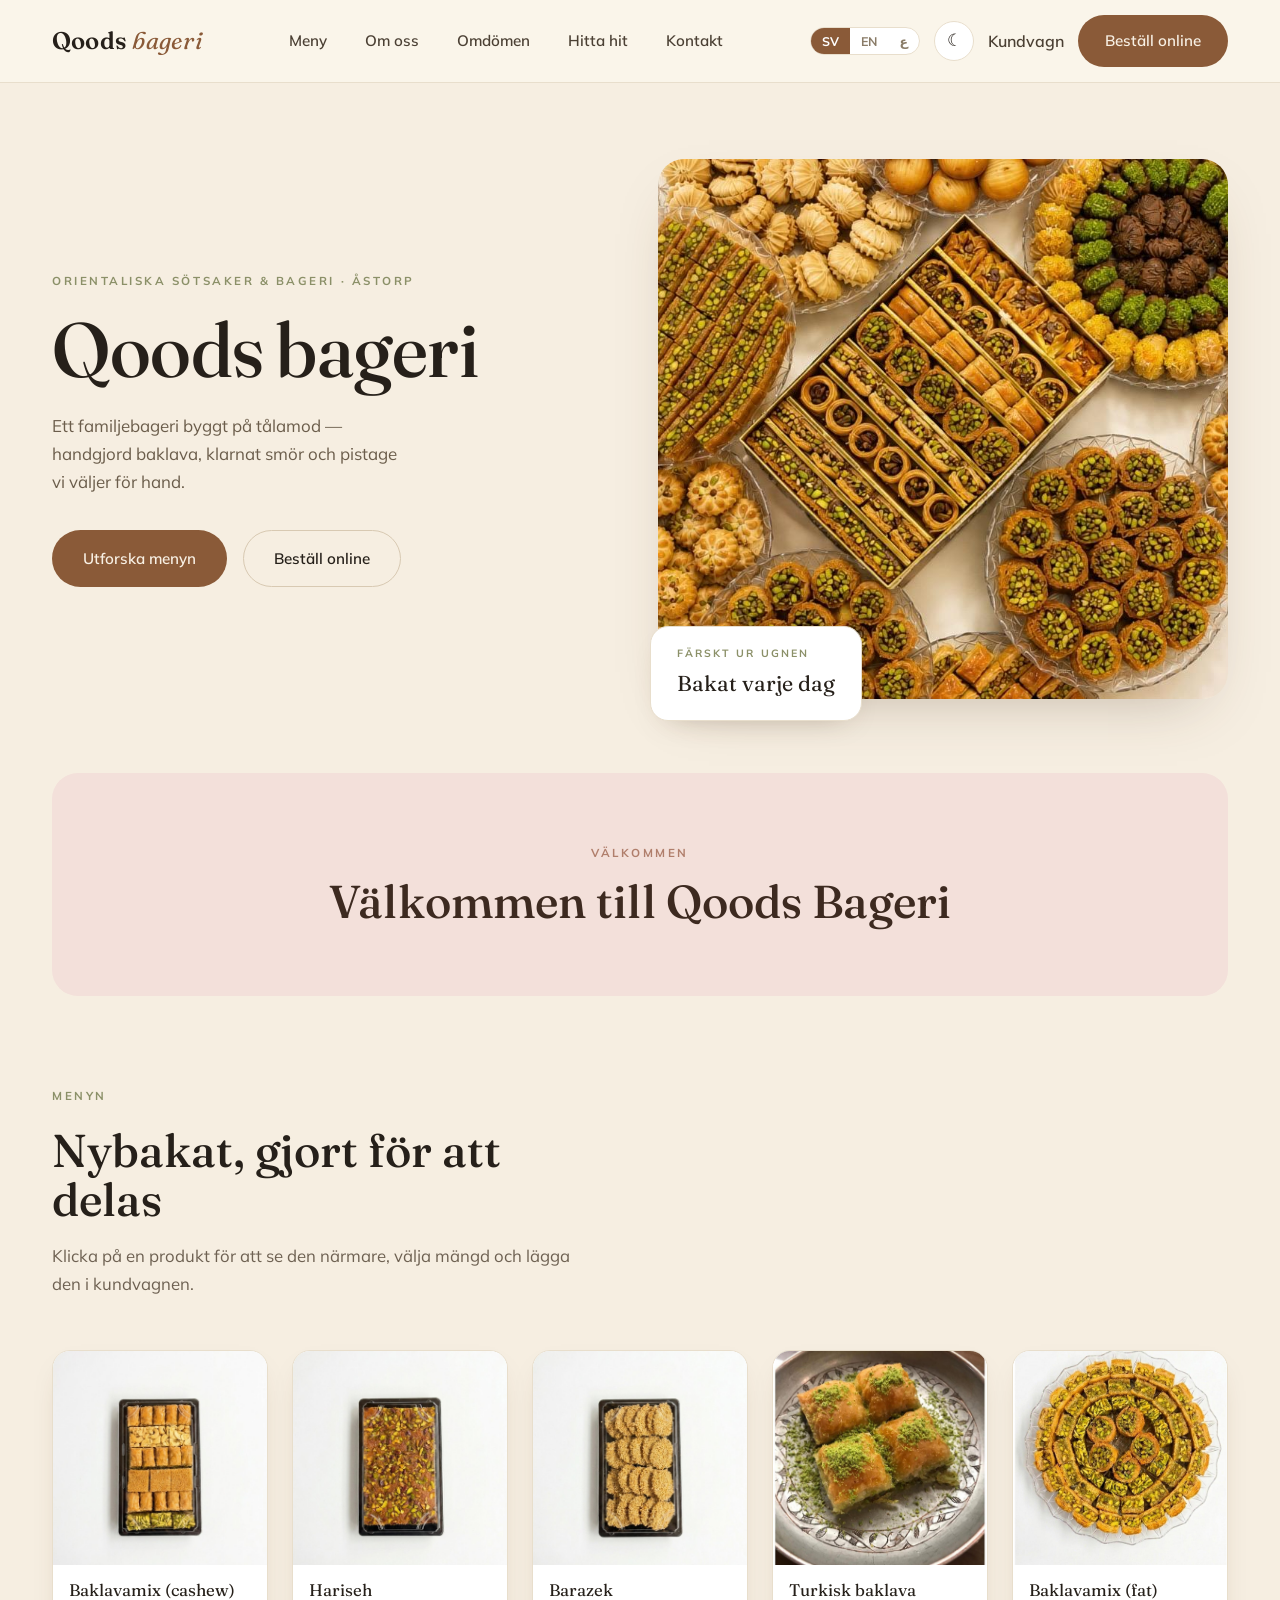
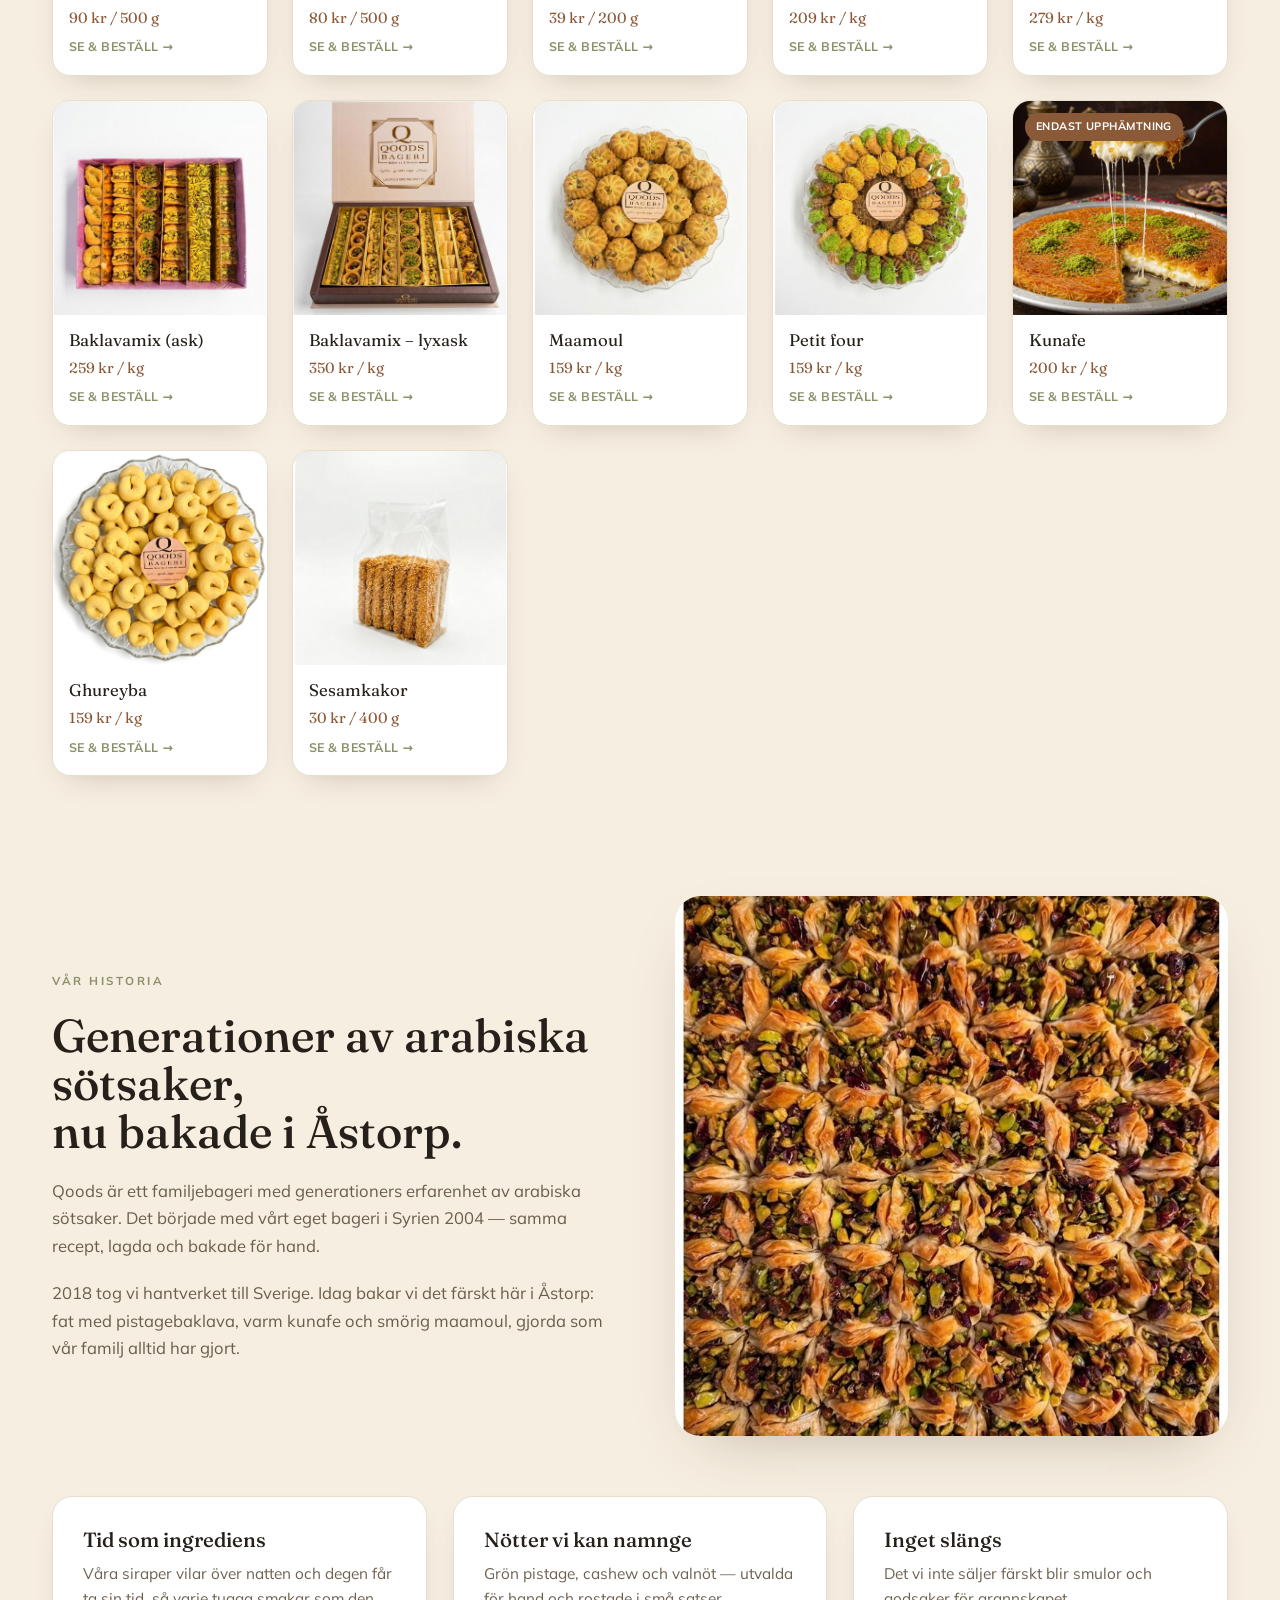
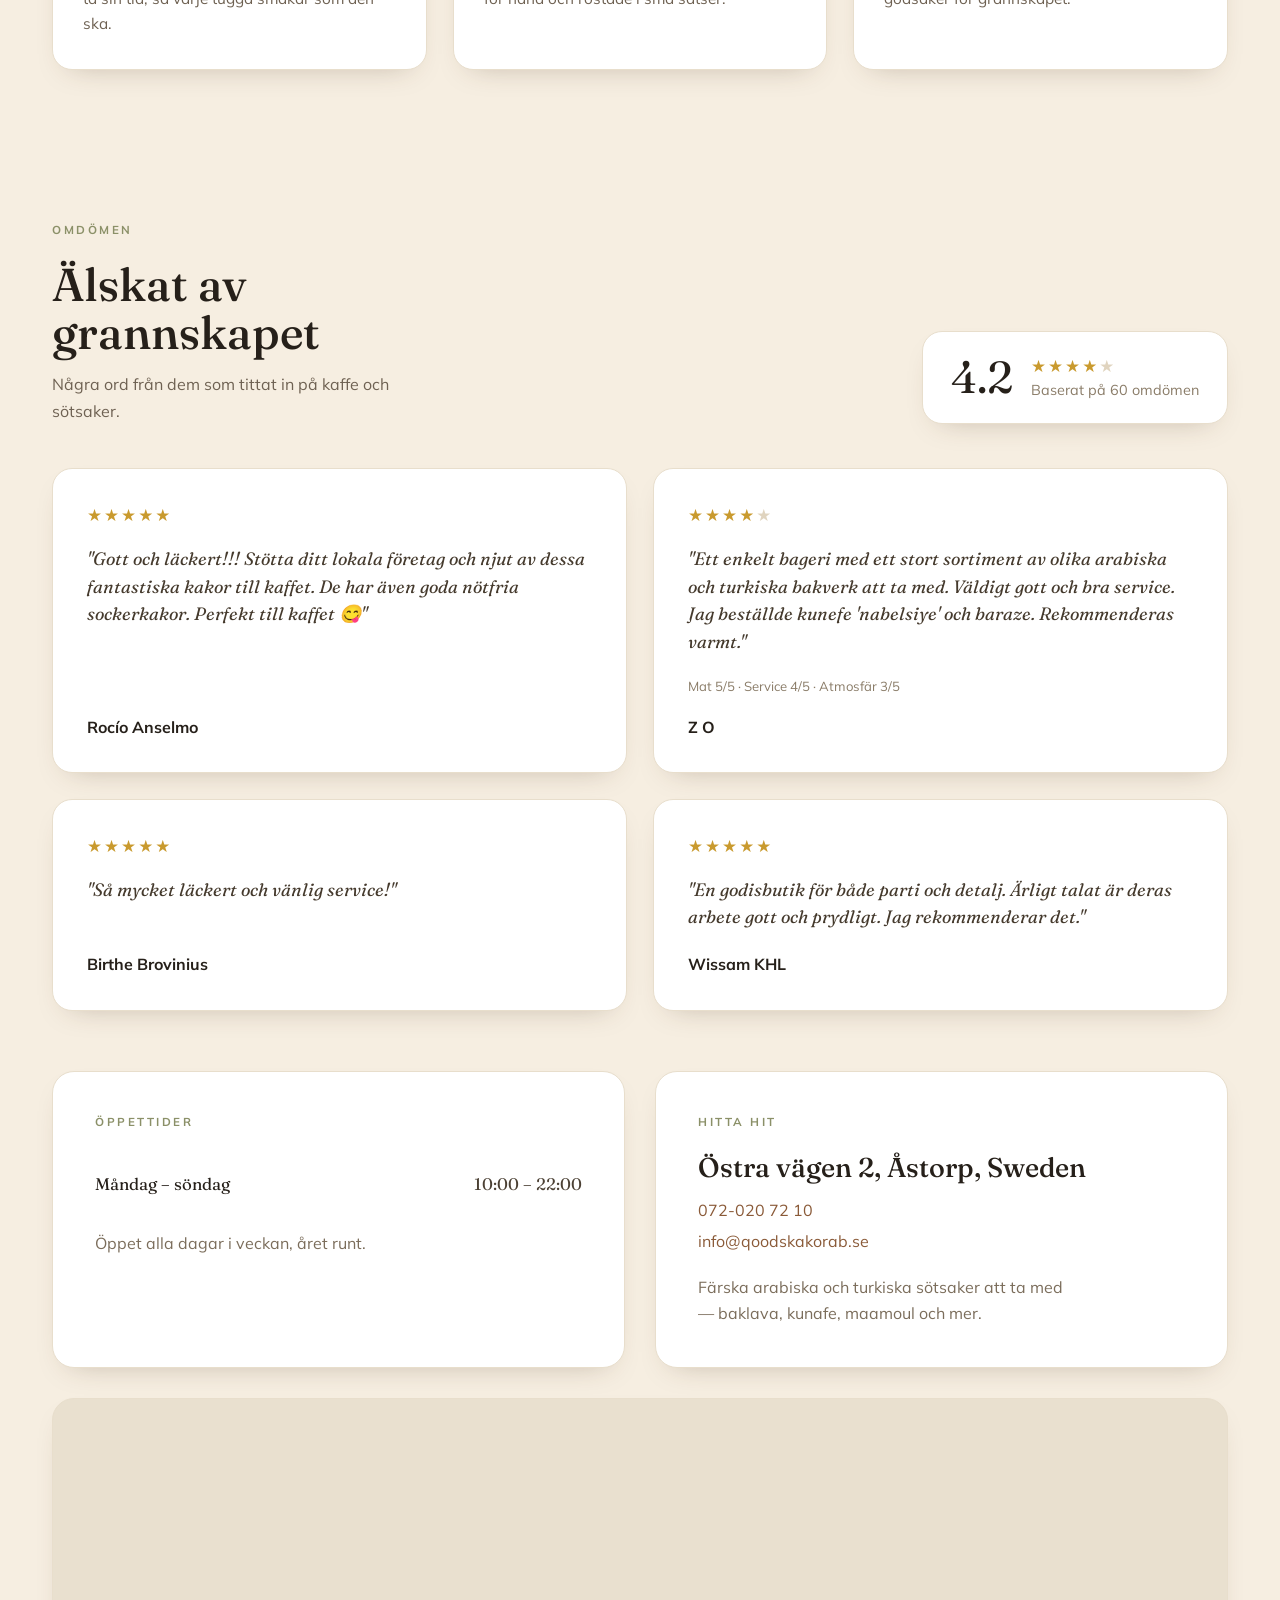
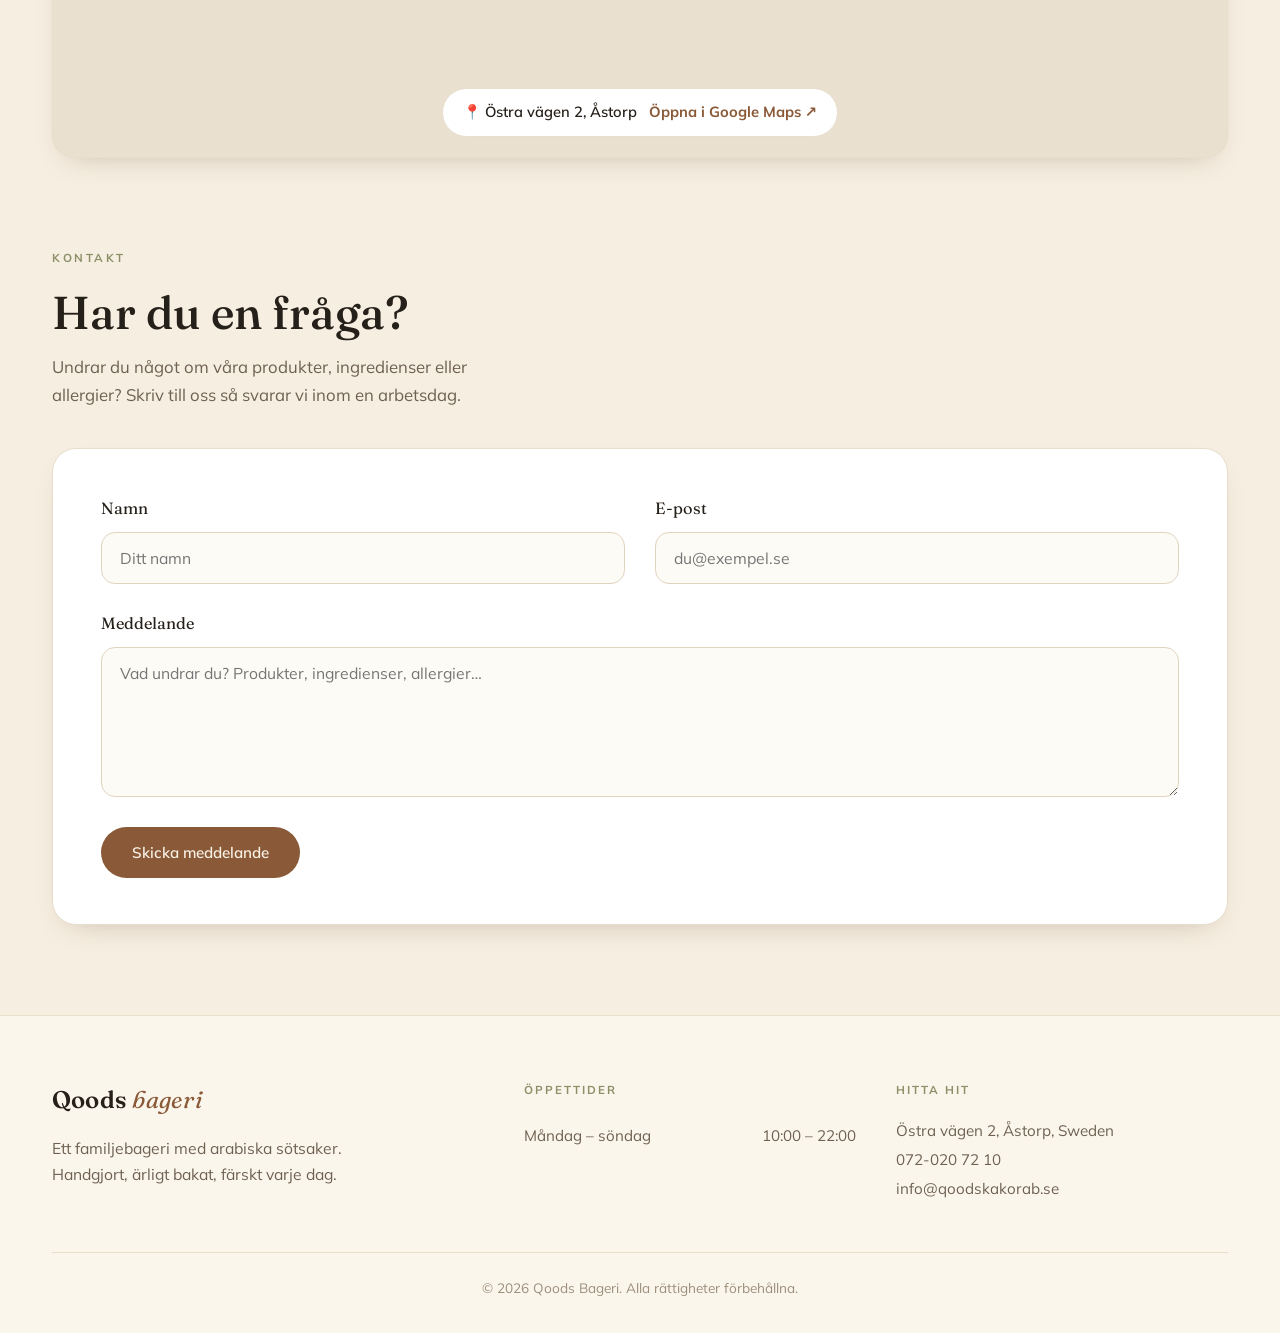
==== commit a03da334: "Swap hero image to new sweets spread (Elias) Co-Authored-By: Claude Opus 4.8 <noreply@anthropic.com>" ====
--- a/index.html
+++ b/index.html
@@ -49,7 +49,7 @@
       </div>
     </div>
     <div class="hero-media">
-      <img src="img/hero-mosaic.jpg" alt="Assorted oriental sweets on trays">
+      <img src="img/hero-sweets.jpg" alt="Assorted oriental sweets — baklava, ma'amoul and pistachio pastries on trays">
       <div class="float-card">
         <div class="k" data-i18n="hero.oven_k">Färskt ur ugnen</div>
         <div class="v" data-i18n="hero.oven_v">Bakat varje dag</div>
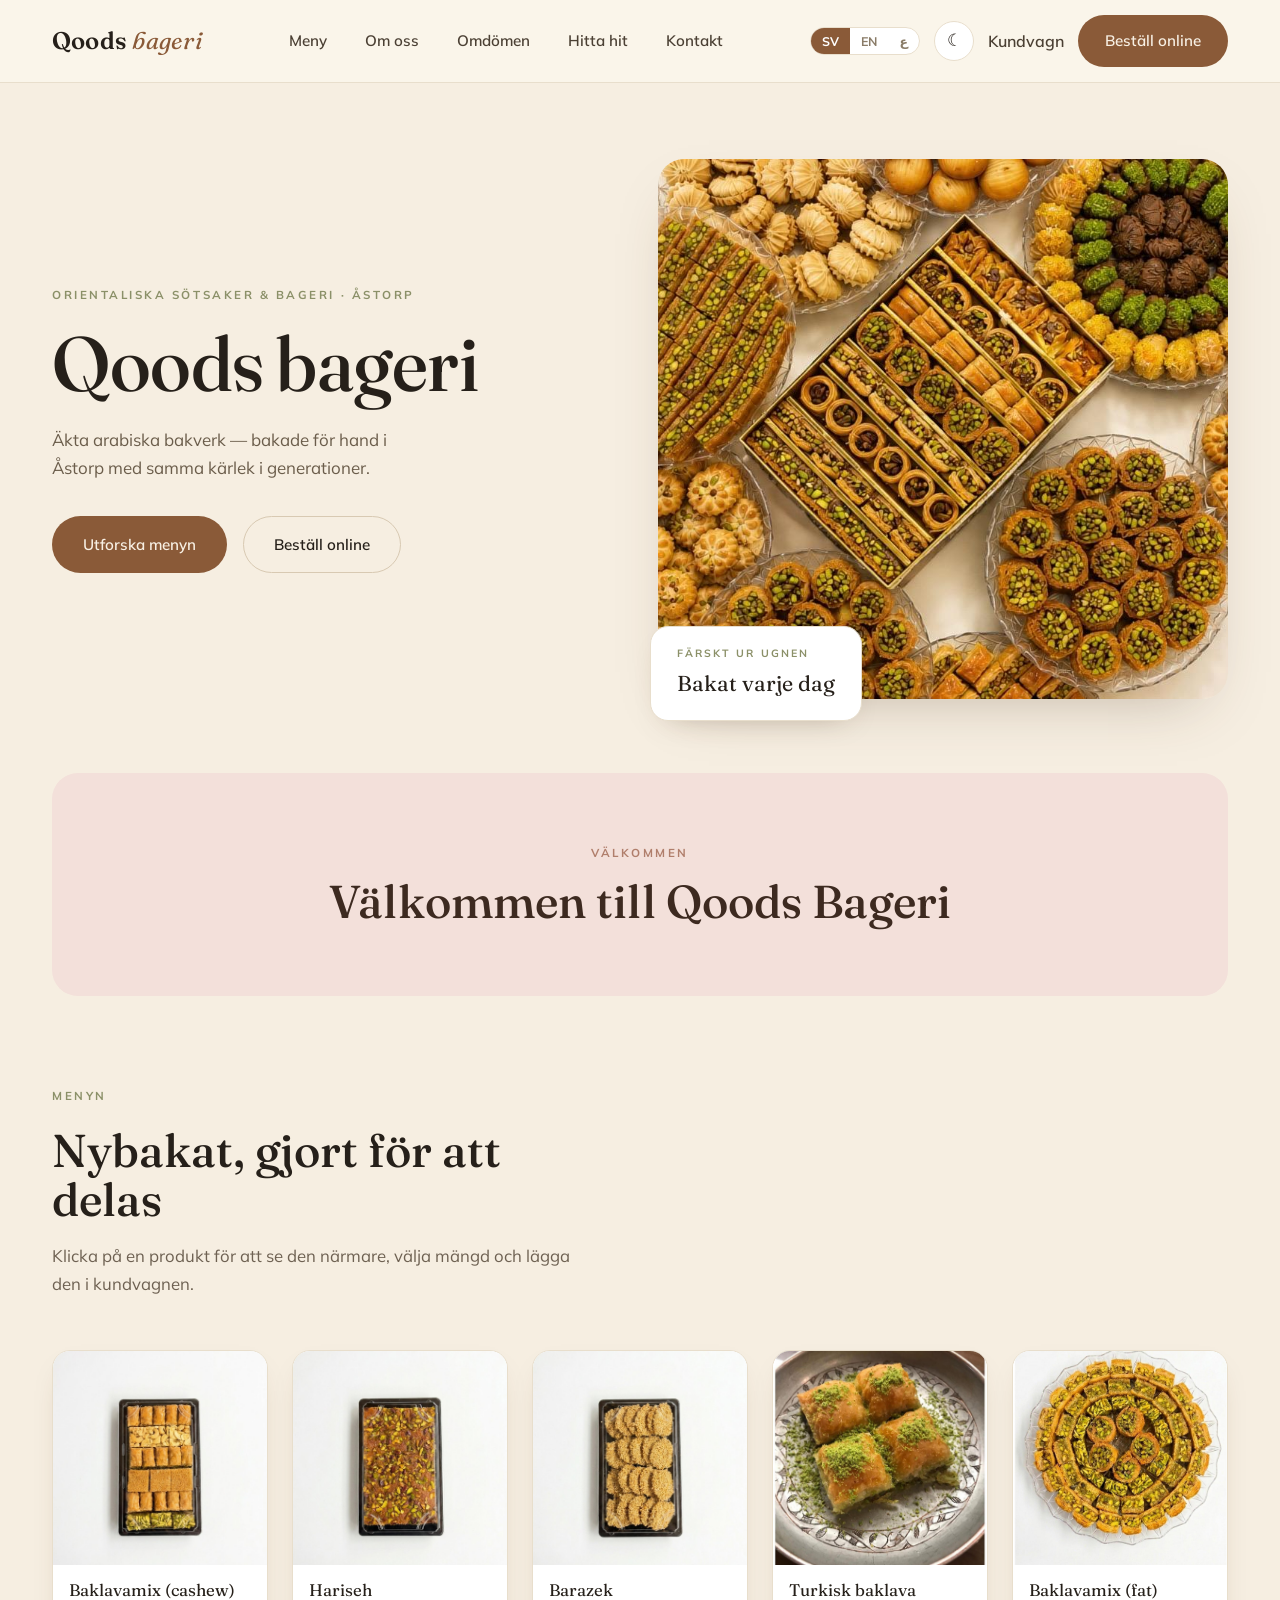
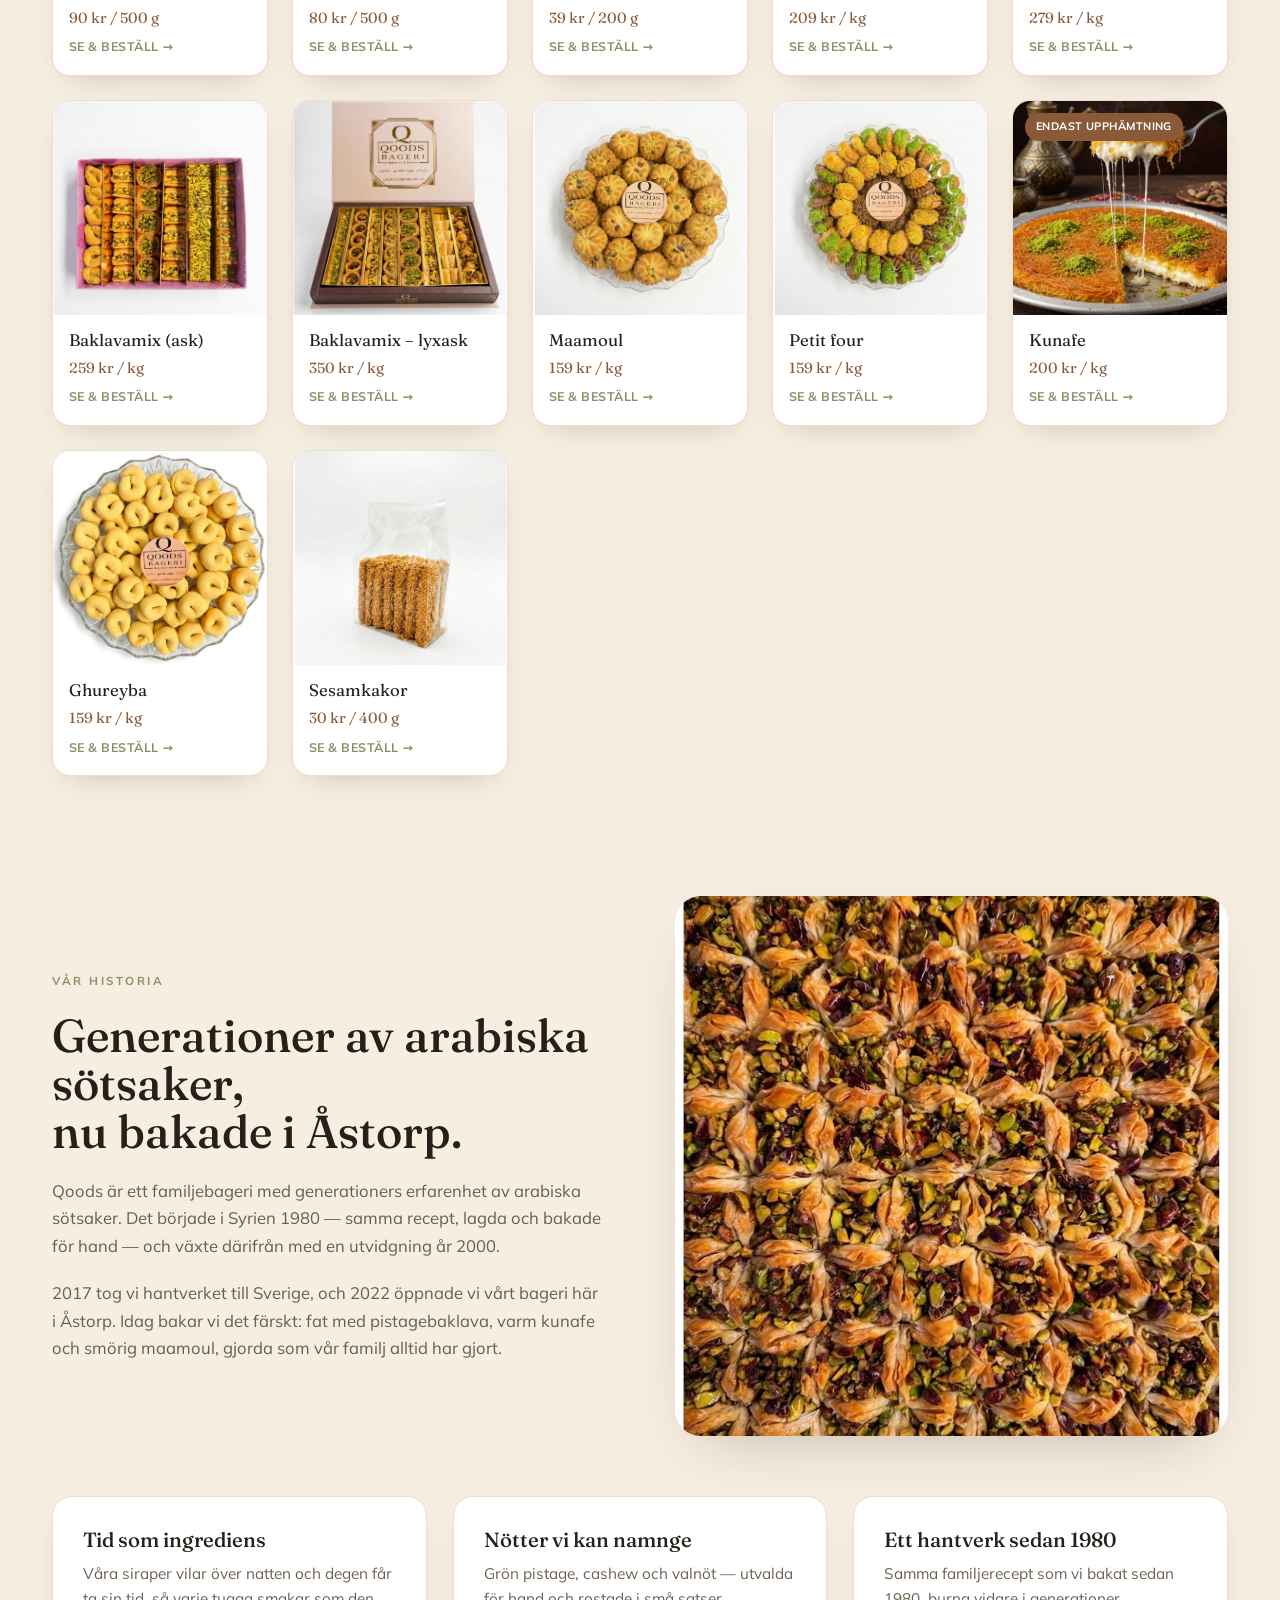
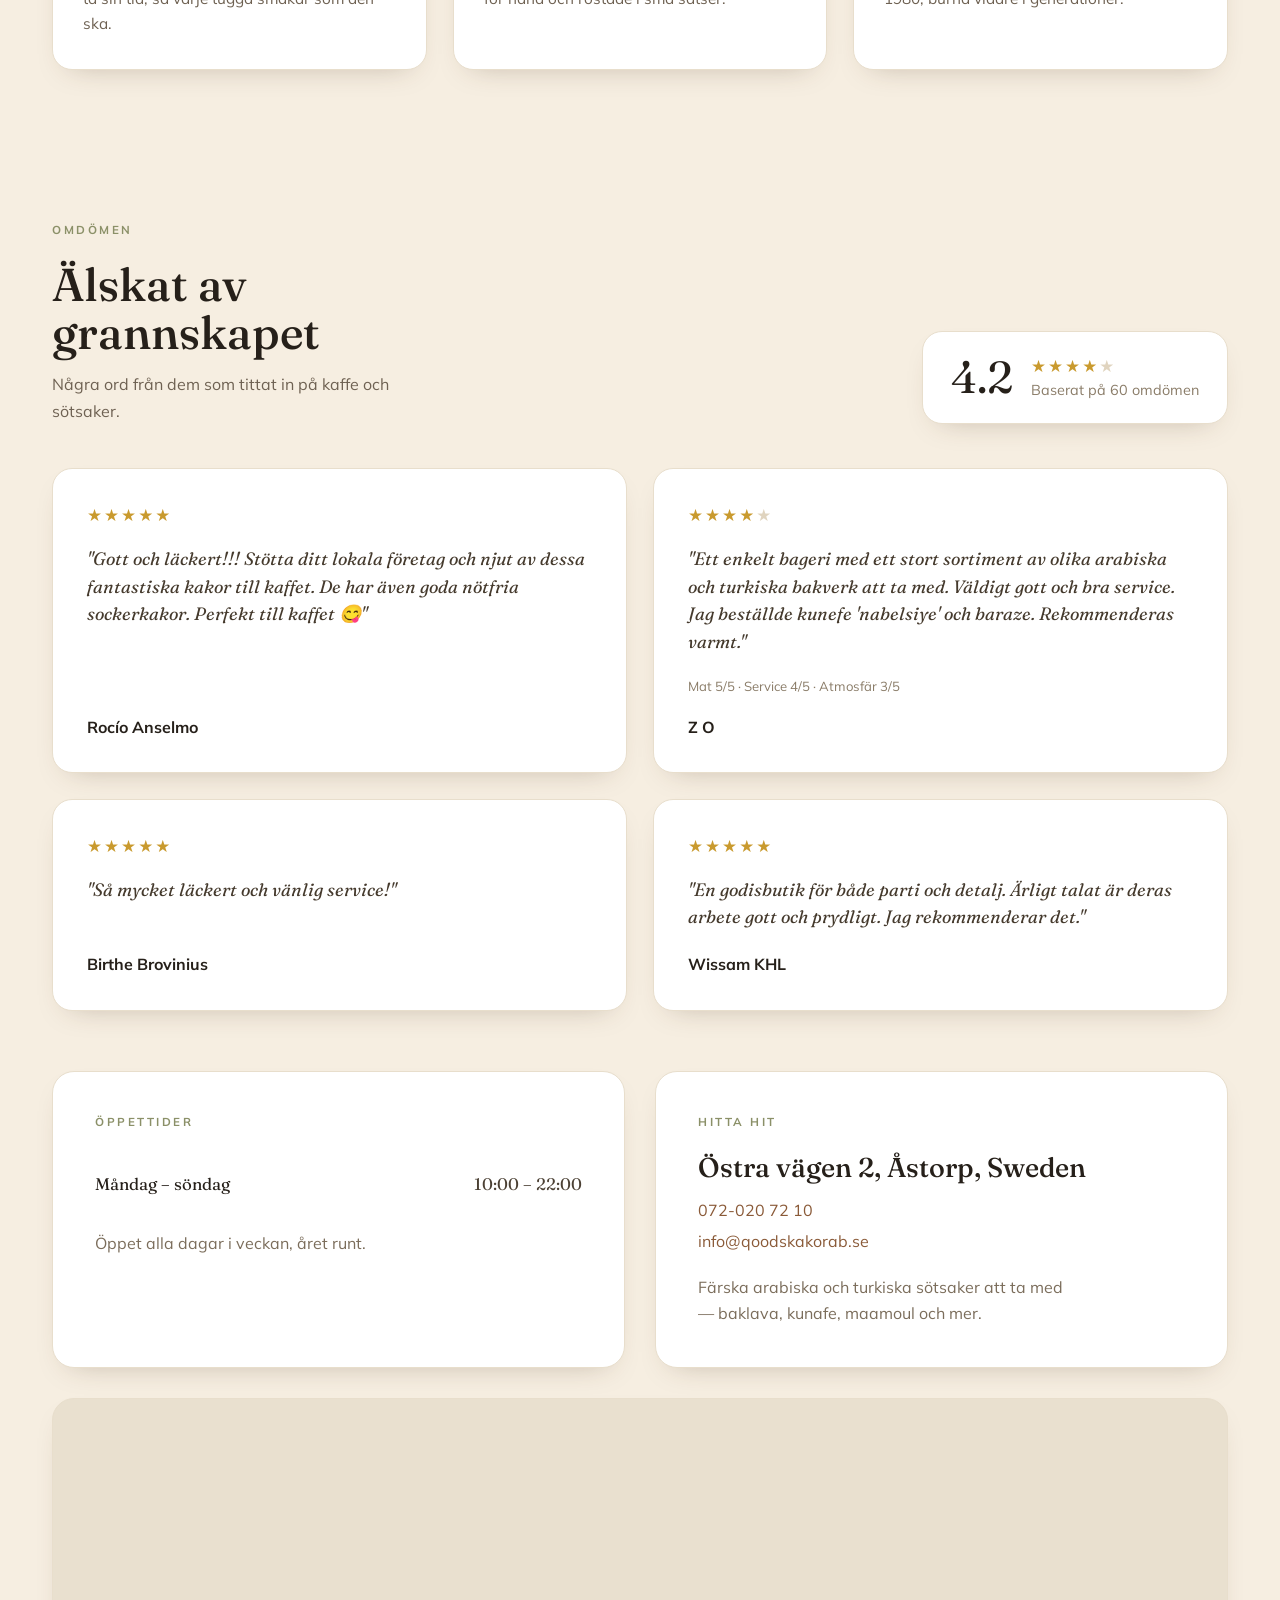
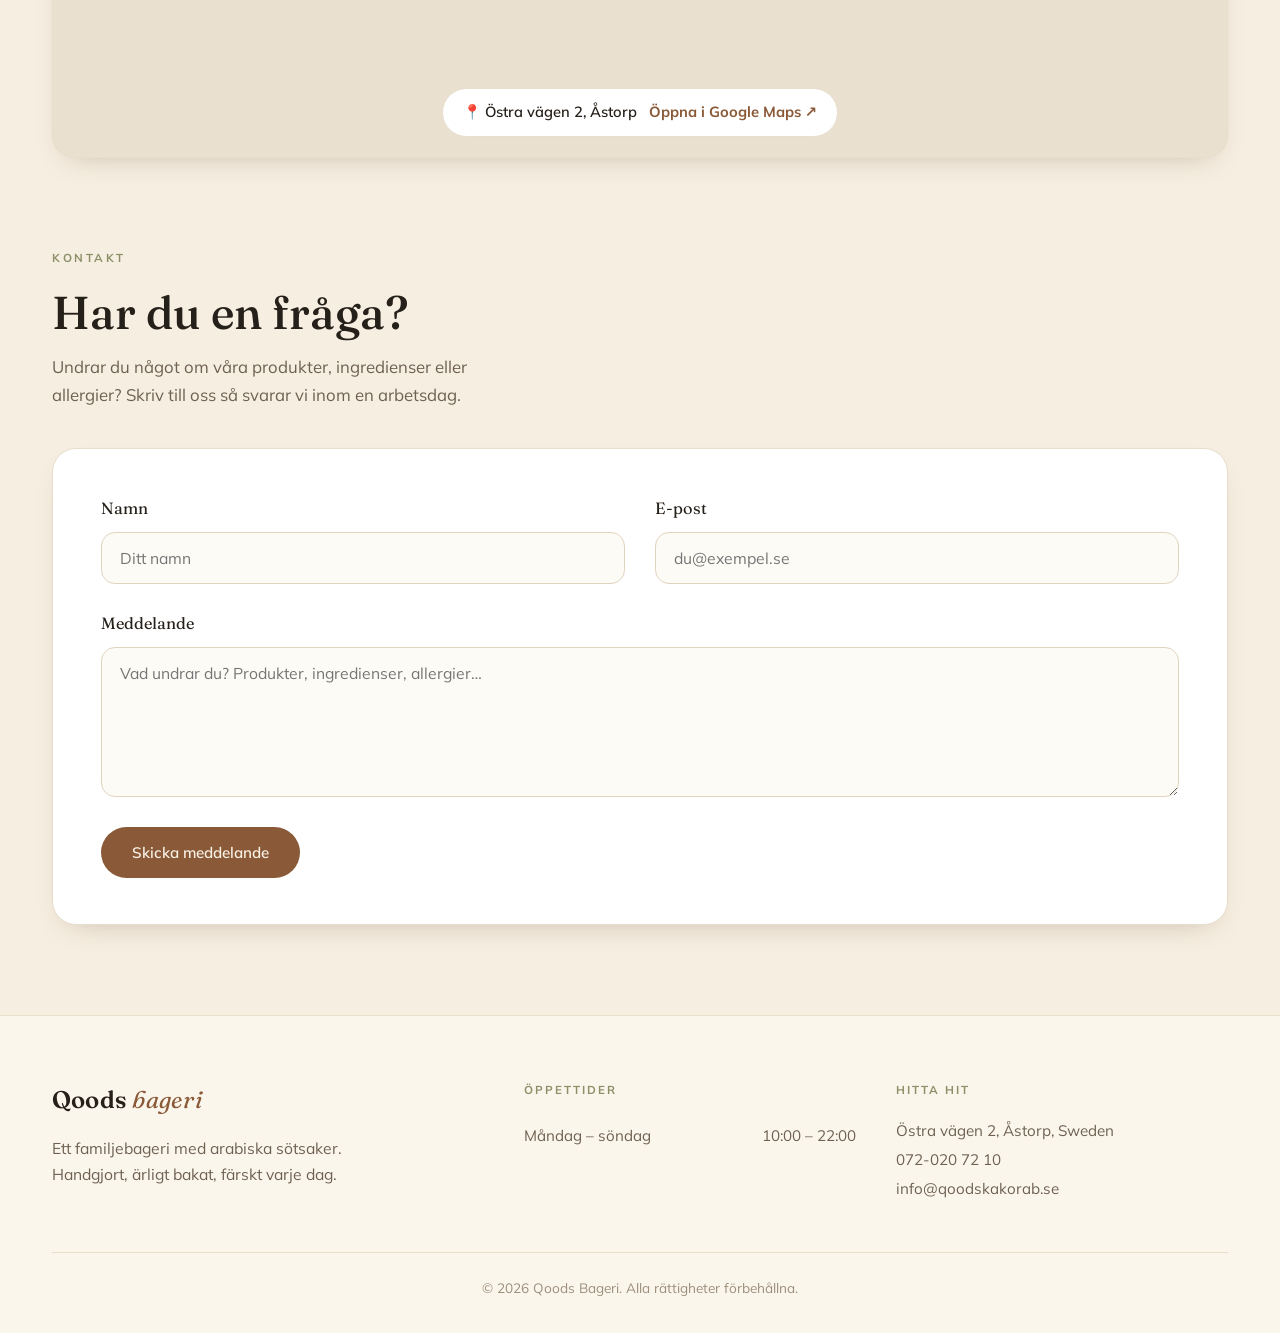
==== commit 9aea97d6: "Contact form: open Gmail compose instead of default mail app Co-Authored-By: Claude Opus 4.8 <norepl" ====
--- a/index.html
+++ b/index.html
@@ -233,7 +233,7 @@
   window.onLangApplied = renderGrid;
   renderGrid();
 
-  // Contact form = questions only -> opens the customer's email app to info@qoodskakorab.se
+  // Contact form = questions only -> opens Gmail compose to info@qoodskakorab.se
   const cf = document.getElementById("contactForm");
   if (cf) cf.addEventListener("submit", e => {
     e.preventDefault();
@@ -242,7 +242,9 @@
     const msg = (document.getElementById("cMsg").value || "").trim();
     const subject = encodeURIComponent("Fråga – Qoods Bageri" + (name ? " (" + name + ")" : ""));
     const body = encodeURIComponent(msg + "\n\n—\n" + name + (email ? " · " + email : ""));
-    window.location.href = "mailto:info@qoodskakorab.se?subject=" + subject + "&body=" + body;
+    const gmailUrl = "https://mail.google.com/mail/?view=cm&fs=1&to=info@qoodskakorab.se&su=" + subject + "&body=" + body;
+    const w = window.open(gmailUrl, "_blank", "noopener");
+    if (!w) window.location.href = gmailUrl; // fallback if the new tab is blocked
   });
 </script>
 </body>
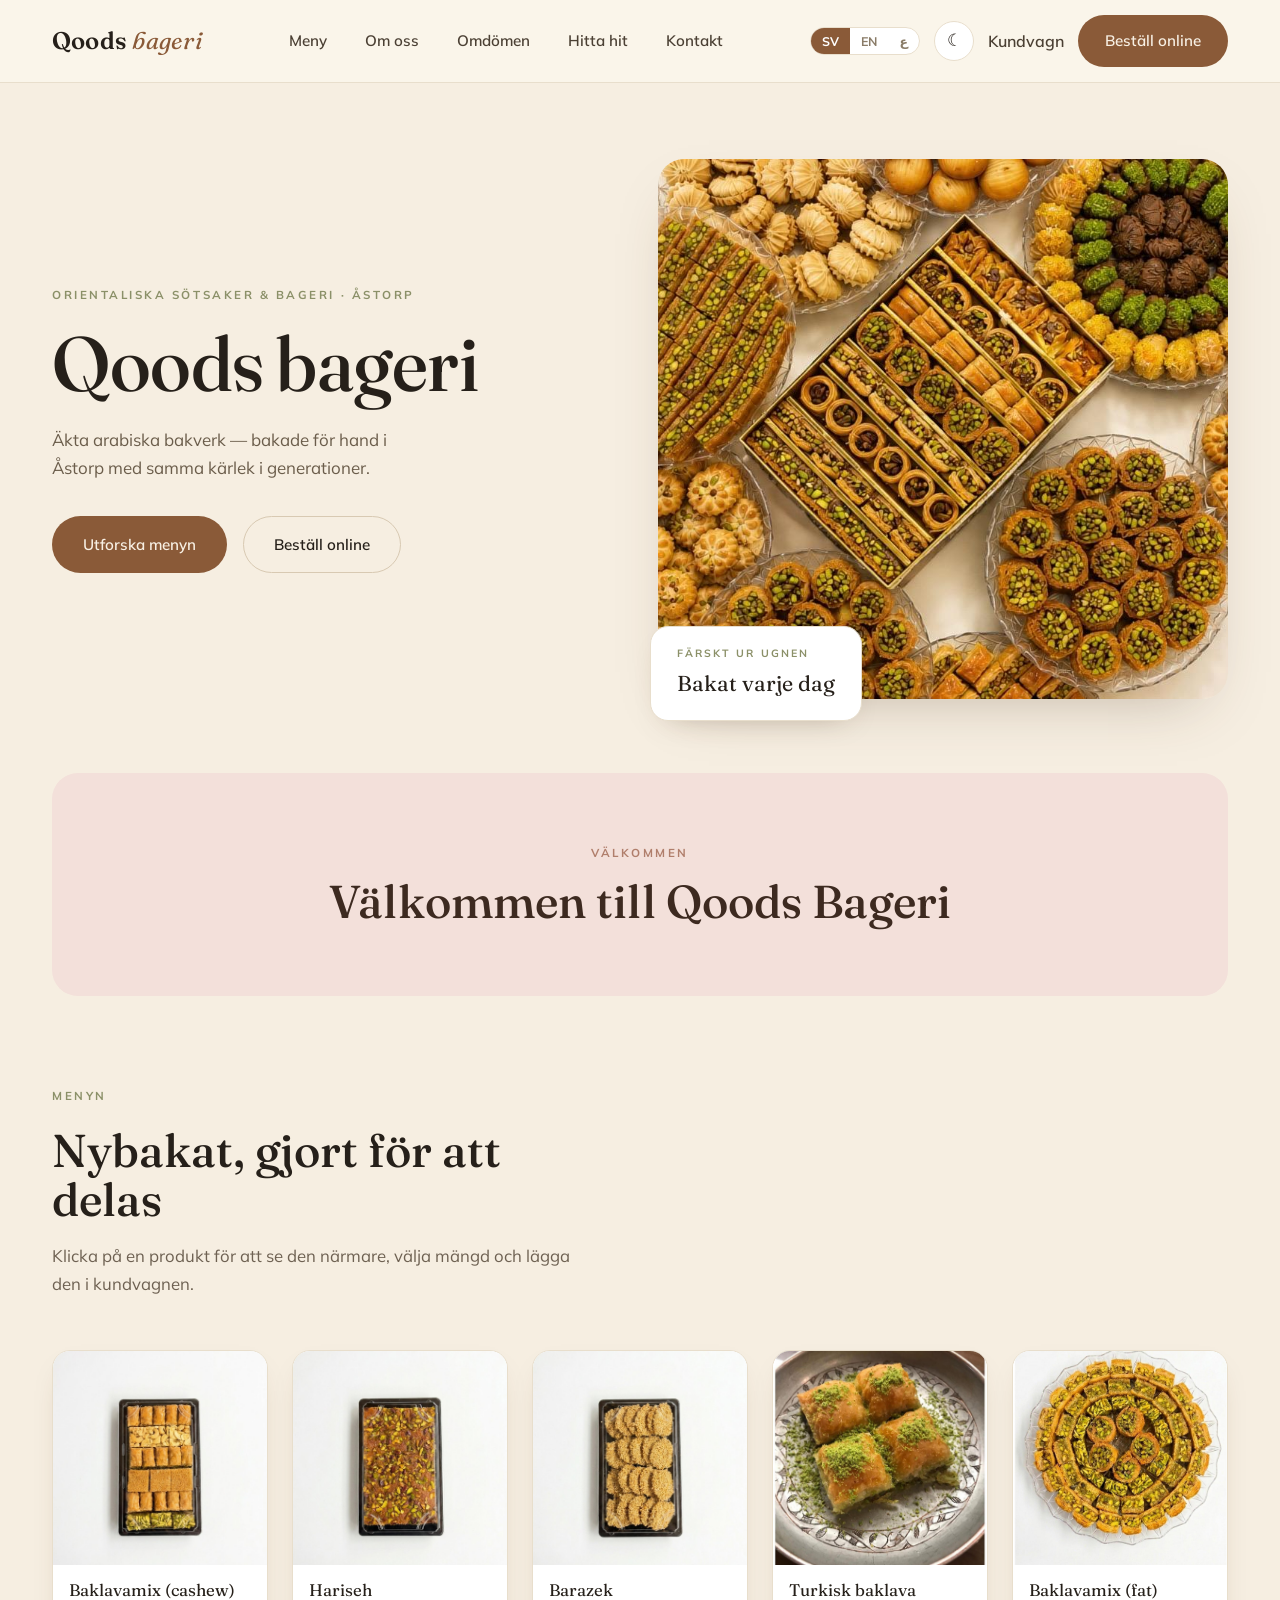
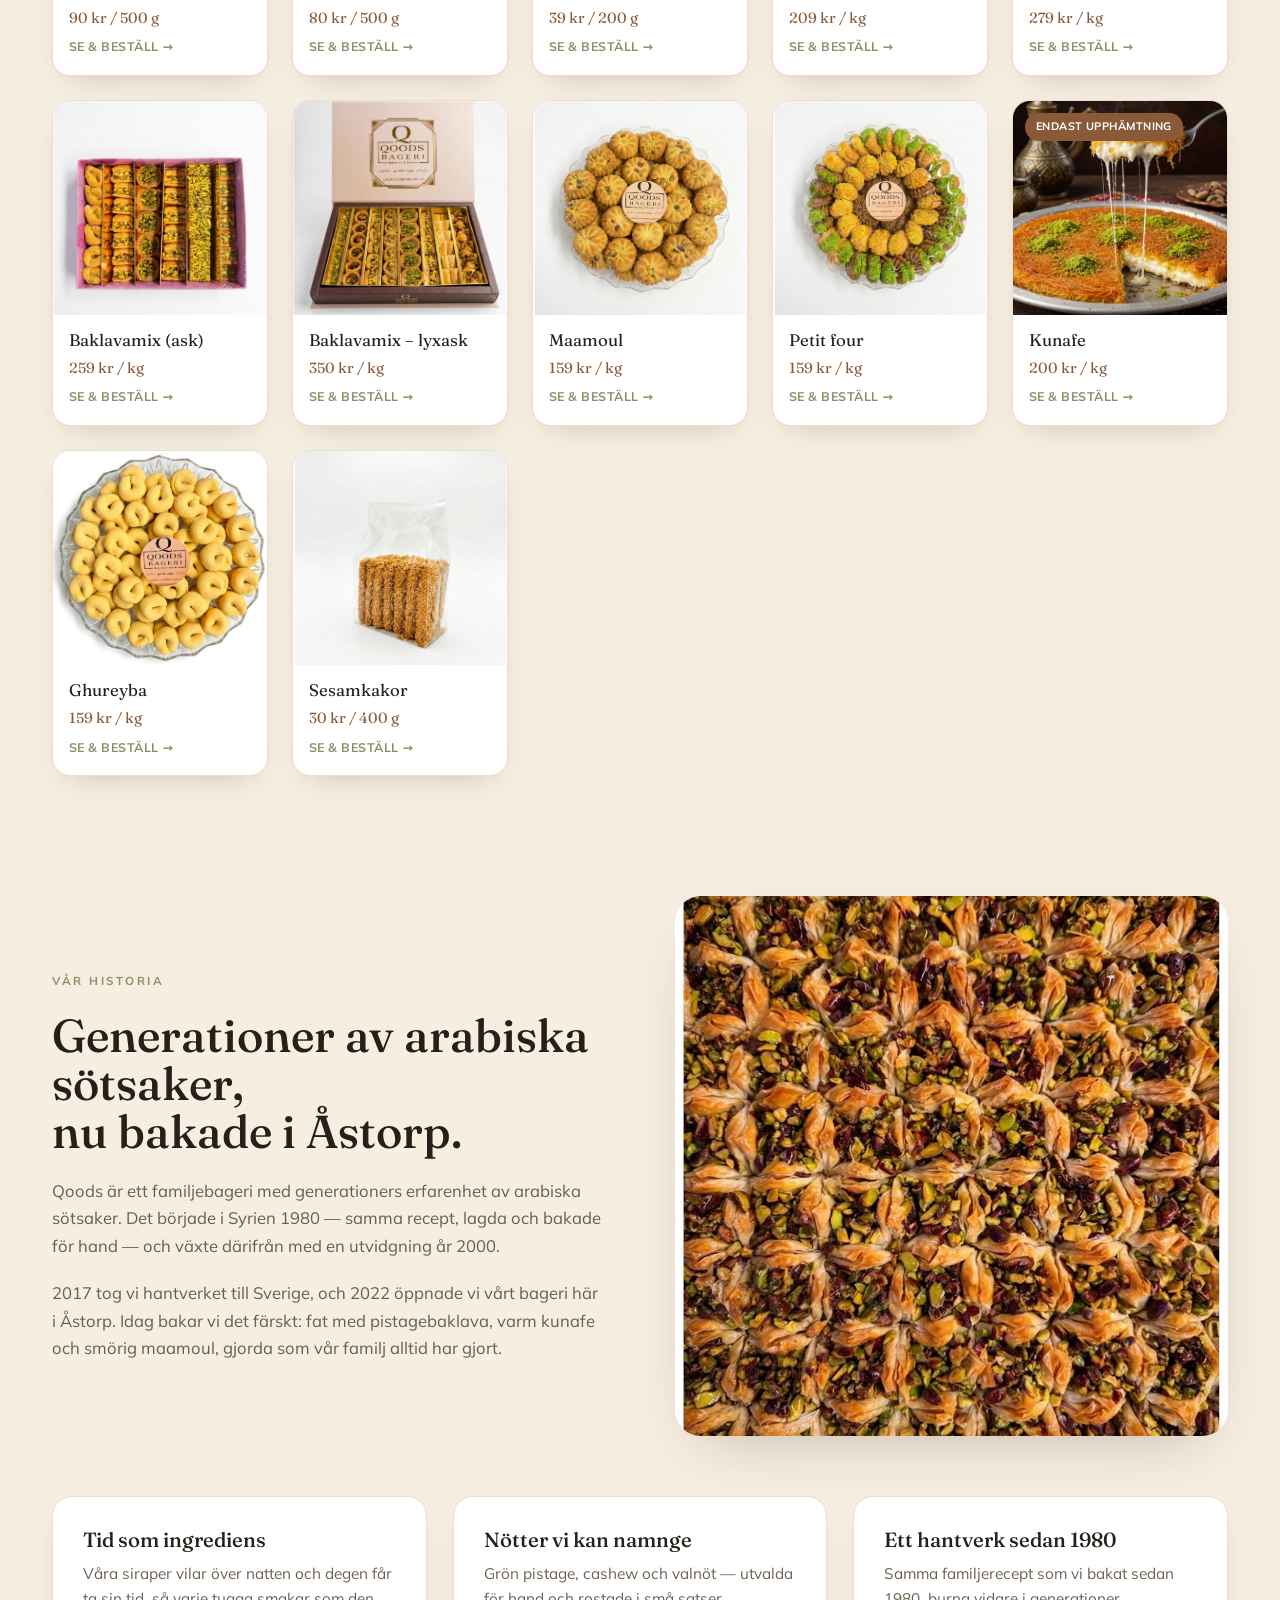
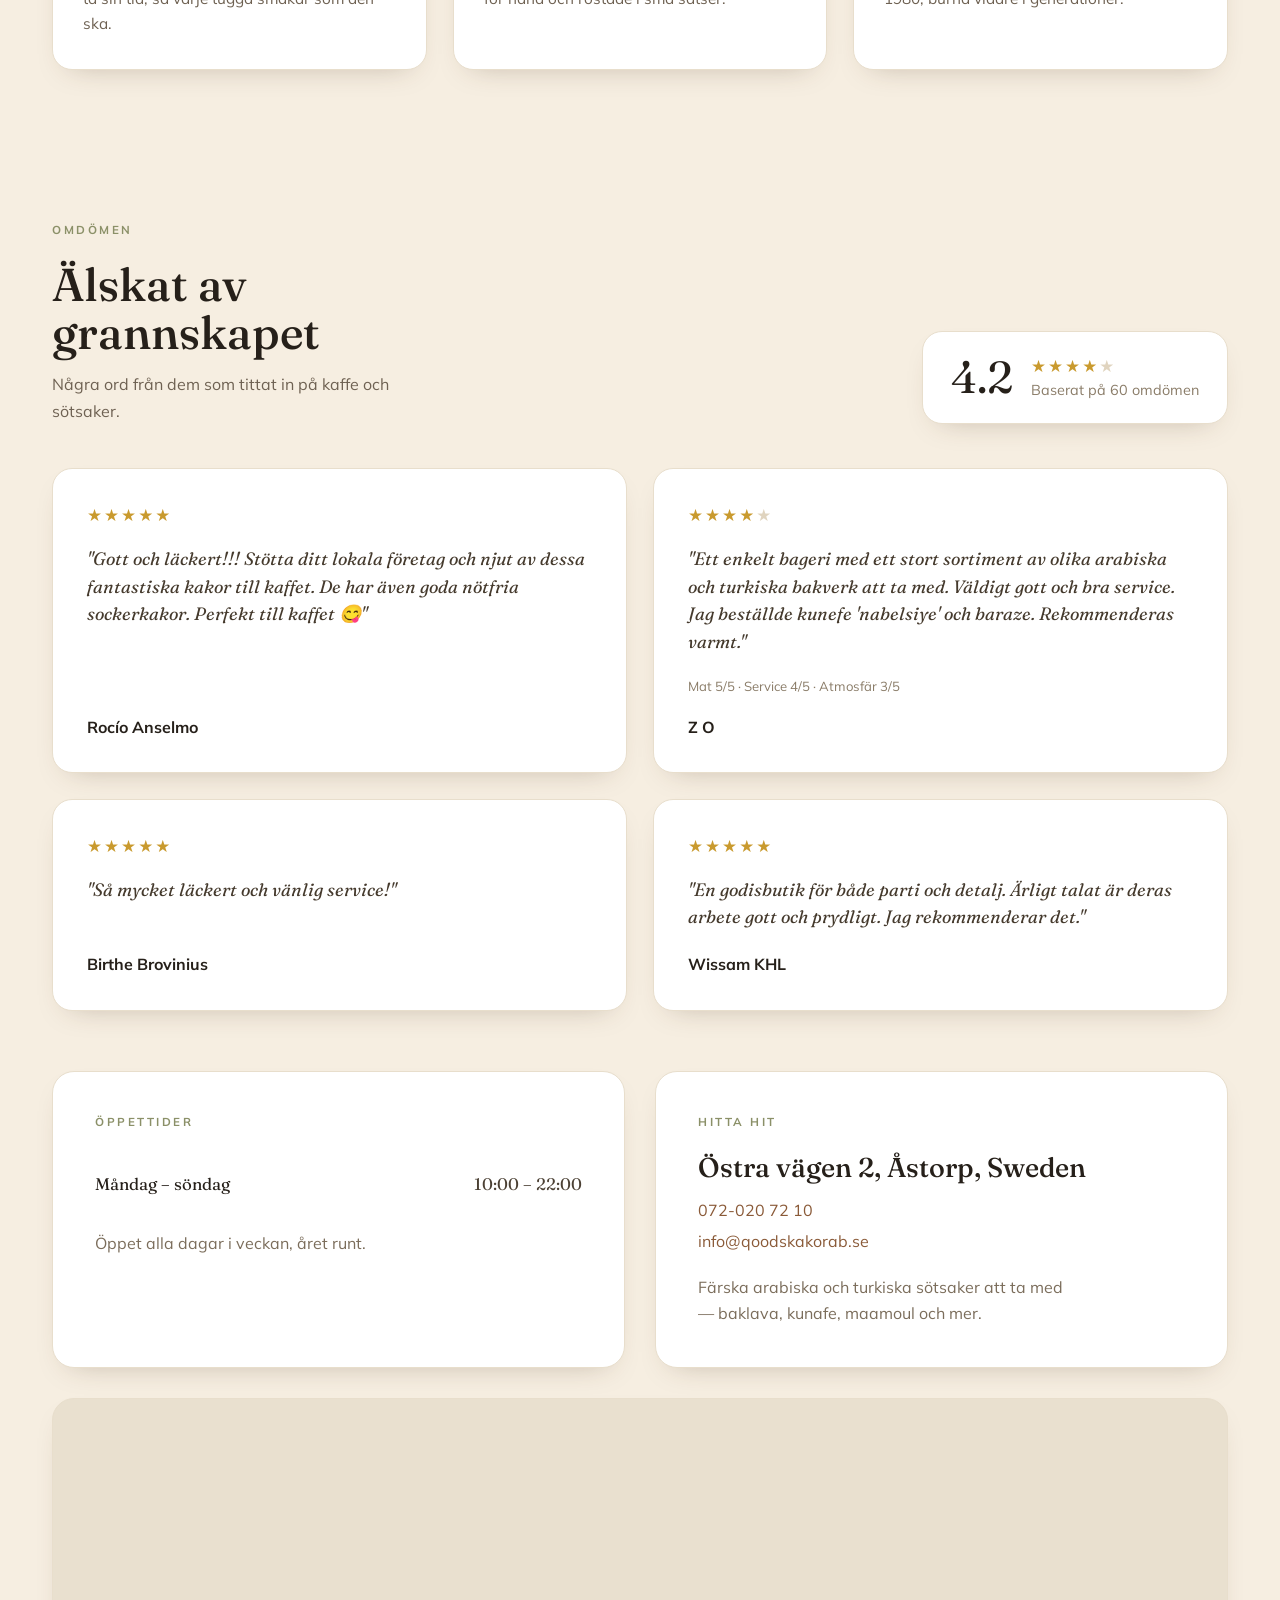
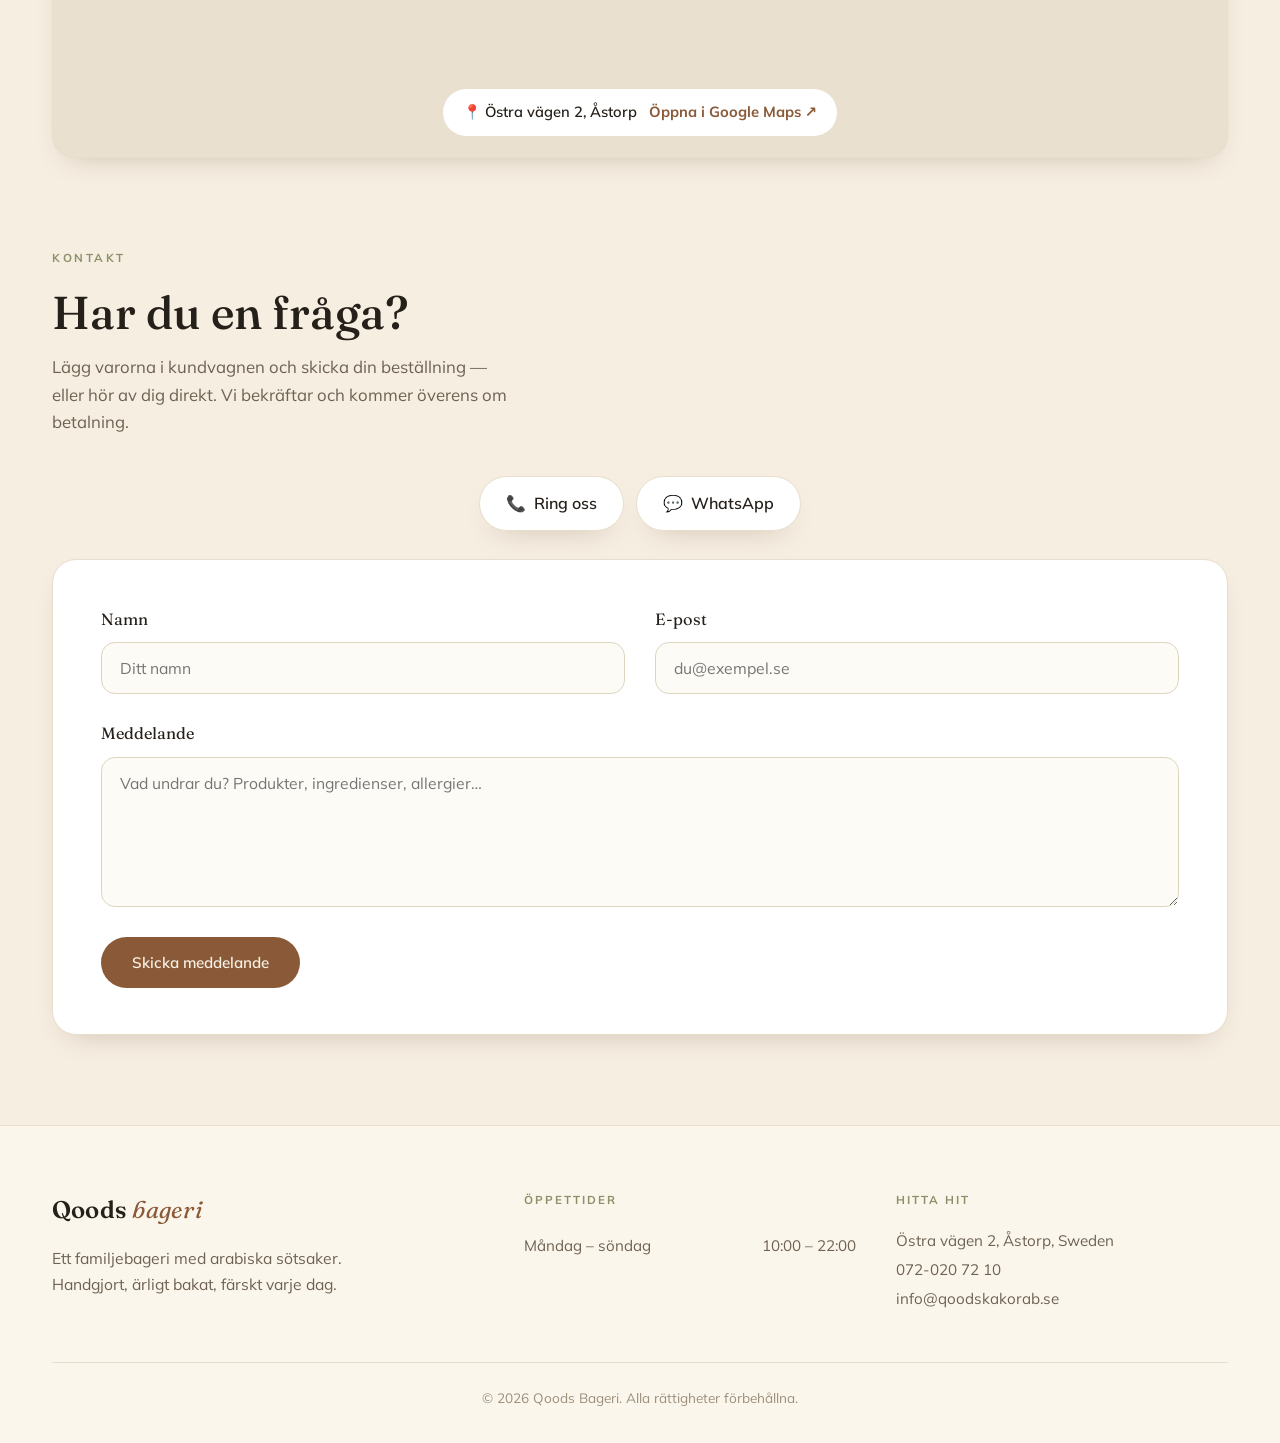
==== commit e577ac16: "Disable online payment: order-by-message flow (email), add Call/WhatsApp - Remove Swish payment step" ====
--- a/index.html
+++ b/index.html
@@ -178,7 +178,11 @@
     <div class="contact-head">
       <div class="eyebrow" data-i18n="contact.eyebrow">Kontakt &amp; beställningar</div>
       <h2 class="section" data-i18n="contact.title">Kom förbi, eller berätta vad du behöver</h2>
-      <p data-i18n="contact.sub">För tårtor, catering och större beställningar — skicka detaljerna så återkommer vi inom en arbetsdag.</p>
+      <p data-i18n="order.sub">Lägg varorna i kundvagnen och skicka din beställning — eller hör av dig direkt. Vi bekräftar och kommer överens om betalning.</p>
+    </div>
+    <div class="order-channels">
+      <a href="tel:+46720207210">📞 <span data-i18n="order.call">Ring oss</span></a>
+      <a href="https://wa.me/46720207210" target="_blank" rel="noopener">💬 <span data-i18n="order.whatsapp">WhatsApp</span></a>
     </div>
     <div class="form-card">
       <form id="contactForm">
@@ -188,6 +192,7 @@
           <div class="field full"><label data-i18n="form.details">Meddelande</label><textarea id="cMsg" data-i18n-ph="form.details_ph" placeholder="Vad undrar du?"></textarea></div>
         </div>
         <div class="form-actions"><button class="btn btn-primary" type="submit" data-i18n="form.send">Skicka meddelande</button></div>
+        <div id="contactMsg" style="margin-top:14px;color:#4e8a3f;font-weight:600;font-size:.98rem" hidden></div>
       </form>
     </div>
   </div>
@@ -233,18 +238,27 @@
   window.onLangApplied = renderGrid;
   renderGrid();
 
-  // Contact form = questions only -> opens Gmail compose to info@qoodskakorab.se
+  // Contact form -> sends the question to the shop's inbox via the Google Apps Script engine
+  const QUESTION_ENDPOINT = "https://script.google.com/macros/s/AKfycbyaX1scCbF4Dig7rfl11uTkEolnfDkJdi3D6M7omLjwk74sqo_WmcFFSt4JvXE0aiMM4g/exec";
   const cf = document.getElementById("contactForm");
   if (cf) cf.addEventListener("submit", e => {
     e.preventDefault();
     const name = (document.getElementById("cName").value || "").trim();
     const email = (document.getElementById("cEmail").value || "").trim();
     const msg = (document.getElementById("cMsg").value || "").trim();
-    const subject = encodeURIComponent("Fråga – Qoods Bageri" + (name ? " (" + name + ")" : ""));
-    const body = encodeURIComponent(msg + "\n\n—\n" + name + (email ? " · " + email : ""));
-    const gmailUrl = "https://mail.google.com/mail/?view=cm&fs=1&to=info@qoodskakorab.se&su=" + subject + "&body=" + body;
-    const w = window.open(gmailUrl, "_blank", "noopener");
-    if (!w) window.location.href = gmailUrl; // fallback if the new tab is blocked
+    const btn = cf.querySelector('button[type="submit"]');
+    const note = document.getElementById("contactMsg");
+    if (!name || !email || !msg){ note.hidden = false; note.style.color = "#b06a52"; note.textContent = t('co.required'); return; }
+    if (btn){ btn.disabled = true; btn.textContent = t('form.sending'); }
+    fetch(QUESTION_ENDPOINT, {
+      method: "POST", mode: "no-cors",
+      headers: { "Content-Type": "text/plain;charset=utf-8" },
+      body: JSON.stringify({ type: "question", name, email, message: msg })
+    }).finally(() => {
+      cf.reset();
+      note.hidden = false; note.style.color = "#4e8a3f"; note.textContent = t('form.sent');
+      if (btn){ btn.disabled = false; btn.textContent = t('form.send'); }
+    });
   });
 </script>
 </body>
--- a/styles.css
+++ b/styles.css
@@ -305,3 +305,8 @@
   .cart-item{grid-template-columns:64px 1fr auto;gap:14px;padding:14px}
   .cart-item img{width:64px;height:64px}
 }
+
+/* ---- Order channels (Call / WhatsApp) ---- */
+.order-channels{display:flex;gap:12px;flex-wrap:wrap;justify-content:center;margin:0 auto 28px}
+.order-channels a{display:inline-flex;align-items:center;gap:8px;border:1px solid var(--line);border-radius:999px;padding:13px 26px;color:var(--ink);font-weight:600;background:var(--card);box-shadow:var(--shadow-sm);transition:.18s ease}
+.order-channels a:hover{border-color:var(--brown);color:var(--brown);transform:translateY(-1px)}
